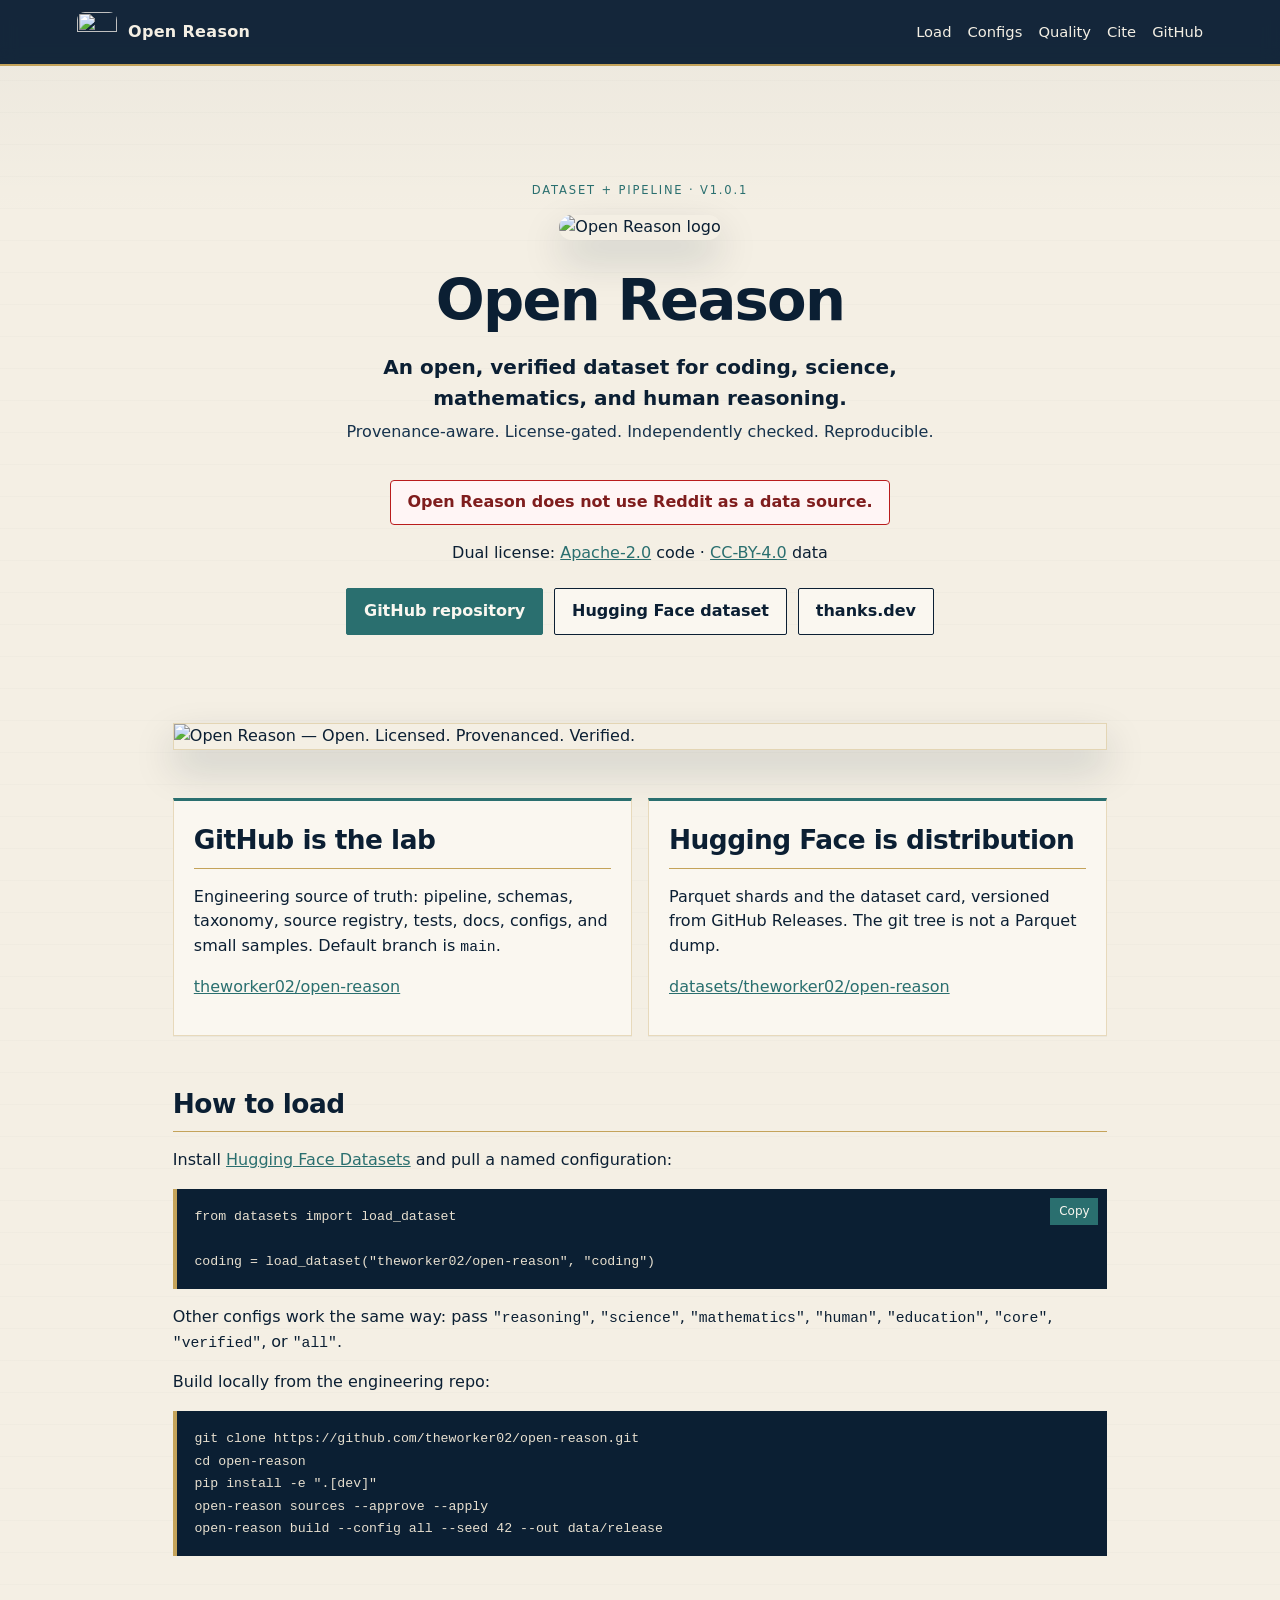
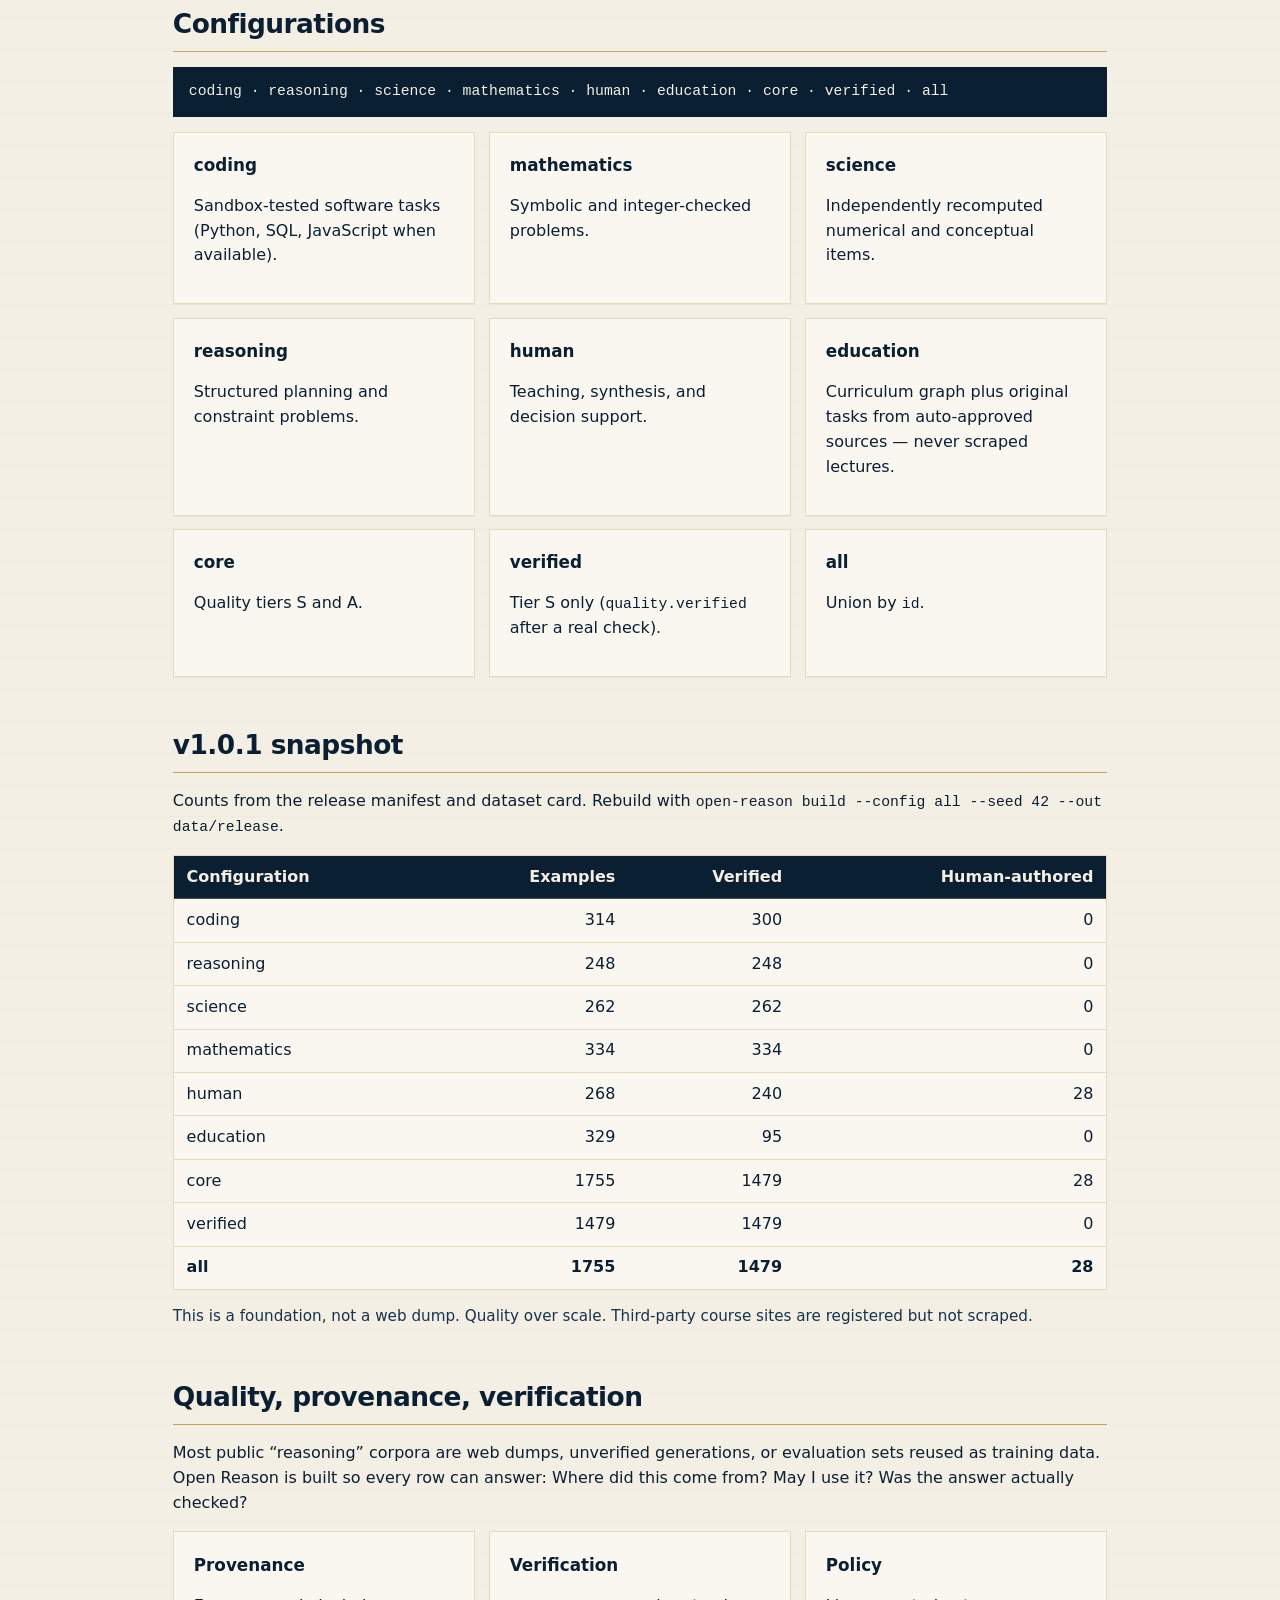
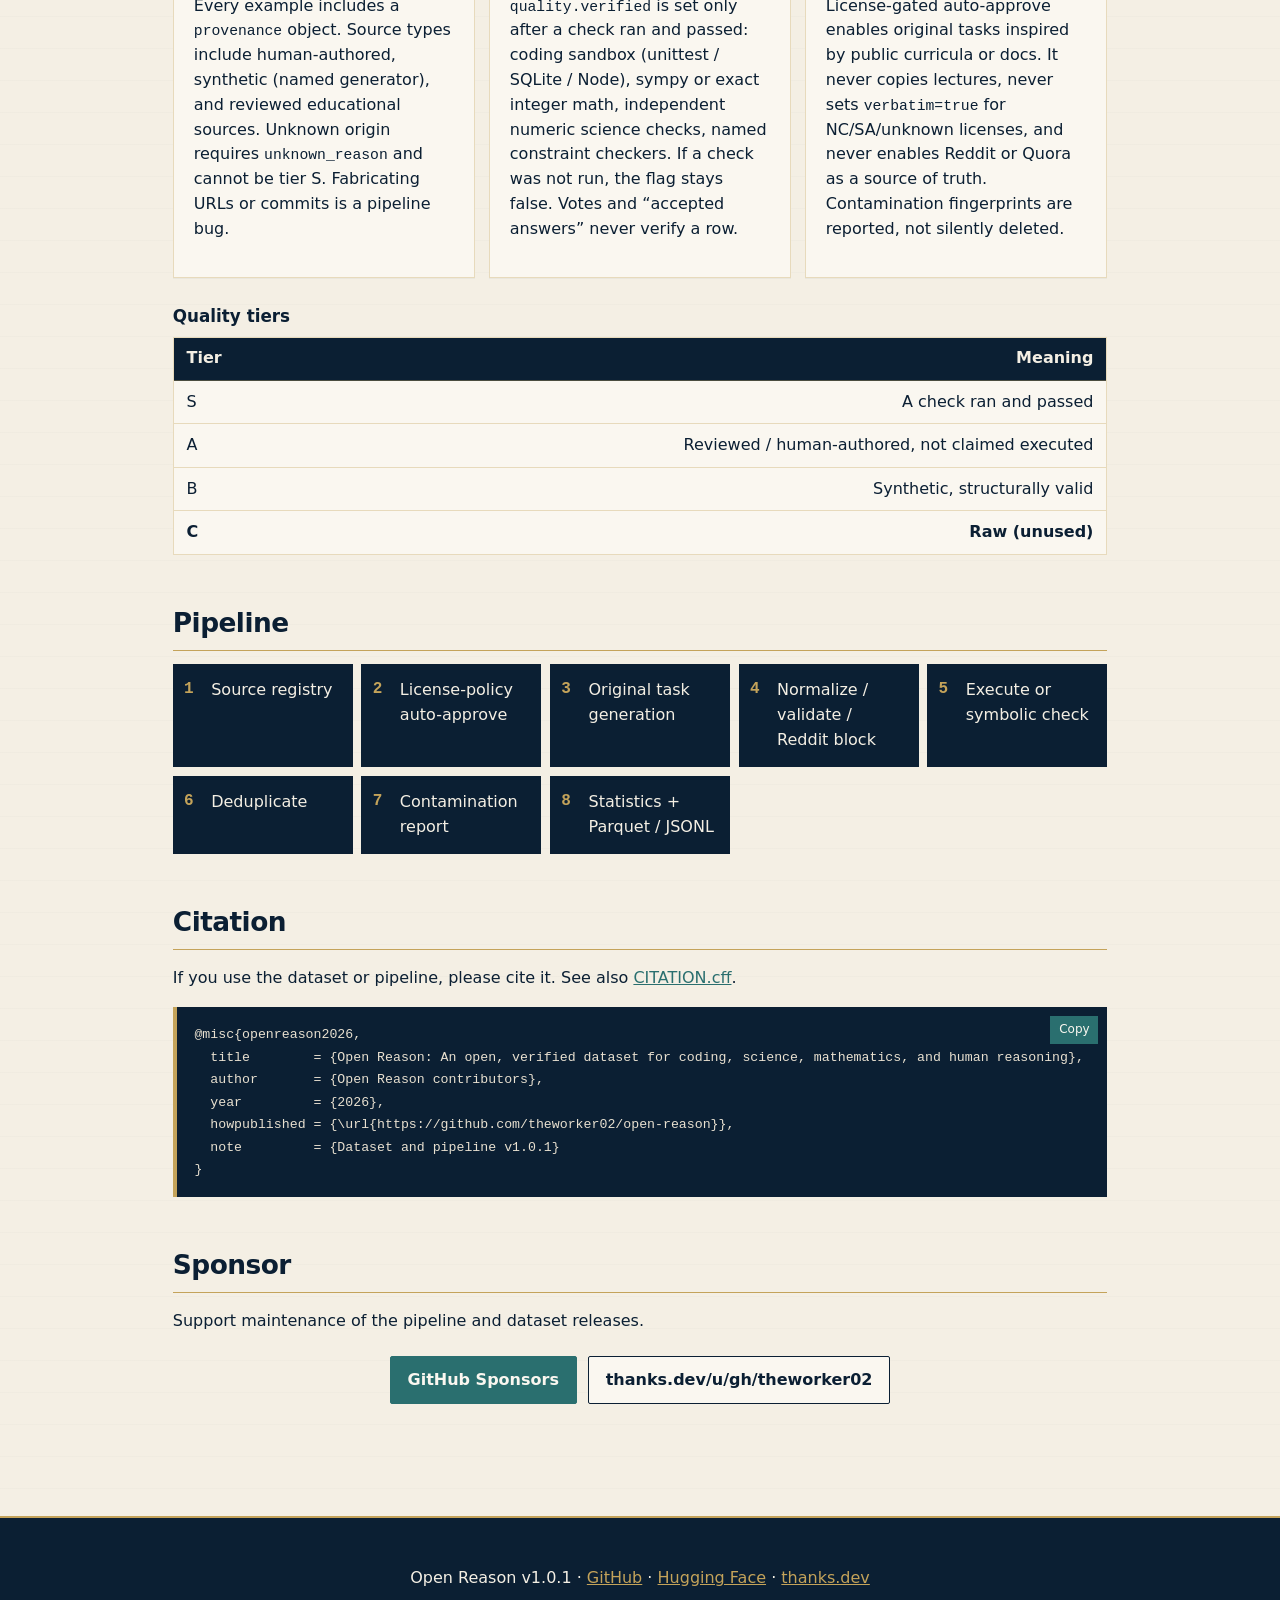
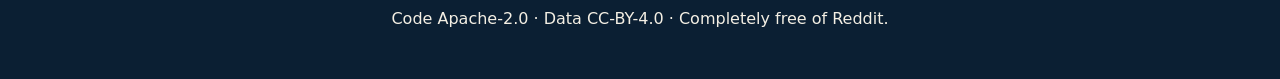
==== site/index.html @ 9e67be36 "feat: add GitHub Pages site for Open Reason Publish a static project site from main and link it from" ====
<!DOCTYPE html>
<html lang="en">
<head>
  <meta charset="utf-8">
  <meta name="viewport" content="width=device-width, initial-scale=1">
  <title>Open Reason — open, verified dataset for coding, science, mathematics, and human reasoning</title>
  <meta name="description" content="Open Reason is an open, verified dataset and pipeline for coding, science, mathematics, and human reasoning. Provenance-aware, license-gated, independently checked. It does not use Reddit as a data source.">
  <link rel="canonical" href="https://theworker02.github.io/open-reason/">
  <link rel="icon" href="assets/logo.svg" type="image/svg+xml">
  <meta property="og:title" content="Open Reason">
  <meta property="og:description" content="An open, verified dataset for coding, science, mathematics, and human reasoning. Dual-licensed Apache-2.0 / CC-BY-4.0. No Reddit sources.">
  <meta property="og:type" content="website">
  <meta property="og:url" content="https://theworker02.github.io/open-reason/">
  <meta property="og:image" content="https://theworker02.github.io/open-reason/assets/github-social.png">
  <meta name="theme-color" content="#0B1F33">
  <link rel="stylesheet" href="styles.css">
</head>
<body>
  <a class="skip" href="#main">Skip to content</a>

  <header class="nav">
    <a class="brand" href="./">
      <img src="assets/logo.svg" width="40" height="40" alt="">
      <span>Open Reason</span>
    </a>
    <nav aria-label="Primary">
      <a href="#load">Load</a>
      <a href="#configs">Configs</a>
      <a href="#quality">Quality</a>
      <a href="#cite">Cite</a>
      <a href="https://github.com/theworker02/open-reason">GitHub</a>
    </nav>
  </header>

  <main id="main">
    <section class="hero">
      <p class="kicker">Dataset + pipeline · v1.0.1</p>
      <img class="mark" src="assets/logo.svg" width="96" height="96" alt="Open Reason logo">
      <h1>Open Reason</h1>
      <p class="tagline">An open, verified dataset for coding, science, mathematics, and human reasoning.</p>
      <p class="sub">Provenance-aware. License-gated. Independently checked. Reproducible.</p>
      <p class="reddit" role="note"><strong>Open Reason does not use Reddit as a data source.</strong></p>
      <p class="licenses">
        Dual license: <a href="https://github.com/theworker02/open-reason/blob/main/LICENSE">Apache-2.0</a> code ·
        <a href="https://github.com/theworker02/open-reason/blob/main/LICENSE-DATA">CC-BY-4.0</a> data
      </p>
      <p class="actions">
        <a class="btn primary" href="https://github.com/theworker02/open-reason">GitHub repository</a>
        <a class="btn" href="https://huggingface.co/datasets/theworker02/open-reason">Hugging Face dataset</a>
        <a class="btn" href="https://thanks.dev/u/gh/theworker02">thanks.dev</a>
      </p>
    </section>

    <figure class="banner">
      <img src="assets/banner.png" alt="Open Reason — Open. Licensed. Provenanced. Verified.">
    </figure>

    <section class="split" id="labs">
      <div>
        <h2>GitHub is the lab</h2>
        <p>Engineering source of truth: pipeline, schemas, taxonomy, source registry, tests, docs, configs, and small samples. Default branch is <code>main</code>.</p>
        <p><a href="https://github.com/theworker02/open-reason">theworker02/open-reason</a></p>
      </div>
      <div>
        <h2>Hugging Face is distribution</h2>
        <p>Parquet shards and the dataset card, versioned from GitHub Releases. The git tree is not a Parquet dump.</p>
        <p><a href="https://huggingface.co/datasets/theworker02/open-reason">datasets/theworker02/open-reason</a></p>
      </div>
    </section>

    <section id="load">
      <h2>How to load</h2>
      <p>Install <a href="https://huggingface.co/docs/datasets">Hugging Face Datasets</a> and pull a named configuration:</p>
      <div class="codeblock">
        <button type="button" class="copy" data-copy="from datasets import load_dataset

coding = load_dataset(&quot;theworker02/open-reason&quot;, &quot;coding&quot;)">Copy</button>
        <pre><code>from datasets import load_dataset

coding = load_dataset("theworker02/open-reason", "coding")</code></pre>
      </div>
      <p>Other configs work the same way: pass <code>"reasoning"</code>, <code>"science"</code>, <code>"mathematics"</code>, <code>"human"</code>, <code>"education"</code>, <code>"core"</code>, <code>"verified"</code>, or <code>"all"</code>.</p>
      <p>Build locally from the engineering repo:</p>
      <div class="codeblock">
        <pre><code>git clone https://github.com/theworker02/open-reason.git
cd open-reason
pip install -e ".[dev]"
open-reason sources --approve --apply
open-reason build --config all --seed 42 --out data/release</code></pre>
      </div>
    </section>

    <section id="configs">
      <h2>Configurations</h2>
      <p class="mono-line">coding · reasoning · science · mathematics · human · education · core · verified · all</p>
      <div class="cards">
        <article><h3>coding</h3><p>Sandbox-tested software tasks (Python, SQL, JavaScript when available).</p></article>
        <article><h3>mathematics</h3><p>Symbolic and integer-checked problems.</p></article>
        <article><h3>science</h3><p>Independently recomputed numerical and conceptual items.</p></article>
        <article><h3>reasoning</h3><p>Structured planning and constraint problems.</p></article>
        <article><h3>human</h3><p>Teaching, synthesis, and decision support.</p></article>
        <article><h3>education</h3><p>Curriculum graph plus original tasks from auto-approved sources — never scraped lectures.</p></article>
        <article><h3>core</h3><p>Quality tiers S and A.</p></article>
        <article><h3>verified</h3><p>Tier S only (<code>quality.verified</code> after a real check).</p></article>
        <article><h3>all</h3><p>Union by <code>id</code>.</p></article>
      </div>
    </section>

    <section id="snapshot">
      <h2>v1.0.1 snapshot</h2>
      <p>Counts from the release manifest and dataset card. Rebuild with <code>open-reason build --config all --seed 42 --out data/release</code>.</p>
      <div class="table-wrap">
        <table>
          <thead>
            <tr><th>Configuration</th><th>Examples</th><th>Verified</th><th>Human-authored</th></tr>
          </thead>
          <tbody>
            <tr><td>coding</td><td>314</td><td>300</td><td>0</td></tr>
            <tr><td>reasoning</td><td>248</td><td>248</td><td>0</td></tr>
            <tr><td>science</td><td>262</td><td>262</td><td>0</td></tr>
            <tr><td>mathematics</td><td>334</td><td>334</td><td>0</td></tr>
            <tr><td>human</td><td>268</td><td>240</td><td>28</td></tr>
            <tr><td>education</td><td>329</td><td>95</td><td>0</td></tr>
            <tr><td>core</td><td>1755</td><td>1479</td><td>28</td></tr>
            <tr><td>verified</td><td>1479</td><td>1479</td><td>0</td></tr>
            <tr><td>all</td><td>1755</td><td>1479</td><td>28</td></tr>
          </tbody>
        </table>
      </div>
      <p class="note">This is a foundation, not a web dump. Quality over scale. Third-party course sites are registered but not scraped.</p>
    </section>

    <section id="quality">
      <h2>Quality, provenance, verification</h2>
      <p>Most public “reasoning” corpora are web dumps, unverified generations, or evaluation sets reused as training data. Open Reason is built so every row can answer: Where did this come from? May I use it? Was the answer actually checked?</p>
      <div class="pillars">
        <article>
          <h3>Provenance</h3>
          <p>Every example includes a <code>provenance</code> object. Source types include human-authored, synthetic (named generator), and reviewed educational sources. Unknown origin requires <code>unknown_reason</code> and cannot be tier S. Fabricating URLs or commits is a pipeline bug.</p>
        </article>
        <article>
          <h3>Verification</h3>
          <p><code>quality.verified</code> is set only after a check ran and passed: coding sandbox (unittest / SQLite / Node), sympy or exact integer math, independent numeric science checks, named constraint checkers. If a check was not run, the flag stays false. Votes and “accepted answers” never verify a row.</p>
        </article>
        <article>
          <h3>Policy</h3>
          <p>License-gated auto-approve enables original tasks inspired by public curricula or docs. It never copies lectures, never sets <code>verbatim=true</code> for NC/SA/unknown licenses, and never enables Reddit or Quora as a source of truth. Contamination fingerprints are reported, not silently deleted.</p>
        </article>
      </div>
      <h3 class="subhead">Quality tiers</h3>
      <div class="table-wrap">
        <table>
          <thead>
            <tr><th>Tier</th><th>Meaning</th></tr>
          </thead>
          <tbody>
            <tr><td>S</td><td>A check ran and passed</td></tr>
            <tr><td>A</td><td>Reviewed / human-authored, not claimed executed</td></tr>
            <tr><td>B</td><td>Synthetic, structurally valid</td></tr>
            <tr><td>C</td><td>Raw (unused)</td></tr>
          </tbody>
        </table>
      </div>
    </section>

    <section id="pipeline">
      <h2>Pipeline</h2>
      <ol class="flow">
        <li>Source registry</li>
        <li>License-policy auto-approve</li>
        <li>Original task generation</li>
        <li>Normalize / validate / Reddit block</li>
        <li>Execute or symbolic check</li>
        <li>Deduplicate</li>
        <li>Contamination report</li>
        <li>Statistics + Parquet / JSONL</li>
      </ol>
    </section>

    <section id="cite">
      <h2>Citation</h2>
      <p>If you use the dataset or pipeline, please cite it. See also <a href="https://github.com/theworker02/open-reason/blob/main/CITATION.cff">CITATION.cff</a>.</p>
      <div class="codeblock">
        <button type="button" class="copy" data-copy="@misc{openreason2026,
  title        = {Open Reason: An open, verified dataset for coding, science, mathematics, and human reasoning},
  author       = {Open Reason contributors},
  year         = {2026},
  howpublished = {\url{https://github.com/theworker02/open-reason}},
  note         = {Dataset and pipeline v1.0.1}
}">Copy</button>
        <pre><code>@misc{openreason2026,
  title        = {Open Reason: An open, verified dataset for coding, science, mathematics, and human reasoning},
  author       = {Open Reason contributors},
  year         = {2026},
  howpublished = {\url{https://github.com/theworker02/open-reason}},
  note         = {Dataset and pipeline v1.0.1}
}</code></pre>
      </div>
    </section>

    <section id="sponsor">
      <h2>Sponsor</h2>
      <p>Support maintenance of the pipeline and dataset releases.</p>
      <p class="actions">
        <a class="btn primary" href="https://github.com/sponsors/theworker02">GitHub Sponsors</a>
        <a class="btn" href="https://thanks.dev/u/gh/theworker02">thanks.dev/u/gh/theworker02</a>
      </p>
    </section>
  </main>

  <footer>
    <p>Open Reason v1.0.1 · <a href="https://github.com/theworker02/open-reason">GitHub</a> · <a href="https://huggingface.co/datasets/theworker02/open-reason">Hugging Face</a> · <a href="https://thanks.dev/u/gh/theworker02">thanks.dev</a></p>
    <p>Code Apache-2.0 · Data CC-BY-4.0 · Completely free of Reddit.</p>
  </footer>

  <script>
    document.querySelectorAll(".copy").forEach(function (btn) {
      btn.addEventListener("click", function () {
        var text = btn.getAttribute("data-copy") || "";
        navigator.clipboard.writeText(text).then(function () {
          btn.textContent = "Copied";
          setTimeout(function () { btn.textContent = "Copy"; }, 1600);
        });
      });
    });
  </script>
</body>
</html>
---- site/styles.css ----
:root {
  --ink: #0b1f33;
  --ink-soft: #16324c;
  --copper: #c4a35a;
  --paper: #f4efe4;
  --paper-dark: #e8e0d0;
  --teal: #2a6f6f;
  --teal-bright: #3a8a8a;
  --cream: #faf7f0;
  --rule: rgba(196, 163, 90, 0.35);
  --shadow: 0 18px 40px rgba(11, 31, 51, 0.18);
  --sans: "Segoe UI", "IBM Plex Sans", "Source Sans 3", system-ui, sans-serif;
  --mono: "Cascadia Code", "IBM Plex Mono", "Source Code Pro", ui-monospace, monospace;
}

*,
*::before,
*::after {
  box-sizing: border-box;
}

html {
  scroll-behavior: smooth;
}

body {
  margin: 0;
  font-family: var(--sans);
  color: var(--ink);
  background:
    linear-gradient(180deg, rgba(11, 31, 51, 0.04), transparent 220px),
    repeating-linear-gradient(
      0deg,
      transparent,
      transparent 31px,
      rgba(11, 31, 51, 0.035) 32px
    ),
    var(--paper);
  line-height: 1.55;
}

img {
  max-width: 100%;
  height: auto;
}

a {
  color: var(--teal);
}

a:hover {
  color: var(--ink);
}

.skip {
  position: absolute;
  left: 0.75rem;
  top: -3rem;
  background: var(--copper);
  color: var(--ink);
  padding: 0.4rem 0.7rem;
  z-index: 20;
}

.skip:focus {
  top: 0.75rem;
}

.nav {
  position: sticky;
  top: 0;
  z-index: 10;
  display: flex;
  align-items: center;
  justify-content: space-between;
  gap: 1rem;
  padding: 0.75rem 6vw;
  background: rgba(11, 31, 51, 0.96);
  color: var(--paper);
  border-bottom: 2px solid var(--copper);
  backdrop-filter: blur(8px);
}

.brand {
  display: flex;
  align-items: center;
  gap: 0.7rem;
  color: var(--paper);
  text-decoration: none;
  font-weight: 650;
  letter-spacing: 0.02em;
}

.brand img {
  border-radius: 8px;
}

.nav nav {
  display: flex;
  flex-wrap: wrap;
  gap: 0.35rem 1rem;
}

.nav nav a {
  color: var(--paper);
  text-decoration: none;
  font-size: 0.92rem;
}

.nav nav a:hover {
  color: var(--copper);
}

main {
  max-width: 68rem;
  margin: 0 auto;
  padding: 0 6vw 4rem;
}

.hero {
  text-align: center;
  padding: 3.5rem 0 1.5rem;
}

.kicker {
  letter-spacing: 0.16em;
  text-transform: uppercase;
  font-size: 0.72rem;
  color: var(--teal);
  margin-bottom: 1rem;
}

.mark {
  border-radius: 22px;
  box-shadow: var(--shadow);
}

h1 {
  font-size: clamp(2.2rem, 5vw, 3.6rem);
  margin: 1rem 0 0.4rem;
  letter-spacing: -0.03em;
}

.tagline {
  font-size: 1.25rem;
  max-width: 38rem;
  margin: 0 auto;
  font-weight: 600;
}

.sub {
  color: var(--ink-soft);
  margin-top: 0.4rem;
}

.reddit {
  display: inline-block;
  margin: 1.2rem auto 0;
  padding: 0.55rem 1rem;
  border: 1px solid #b91c1c;
  background: #fff5f5;
  color: #7f1d1d;
  border-radius: 4px;
}

.licenses {
  margin-top: 1rem;
}

.actions {
  display: flex;
  flex-wrap: wrap;
  justify-content: center;
  gap: 0.7rem;
  margin-top: 1.4rem;
}

.btn {
  display: inline-block;
  padding: 0.65rem 1.05rem;
  border: 1px solid var(--ink);
  color: var(--ink);
  text-decoration: none;
  background: var(--cream);
  border-radius: 2px;
  font-weight: 600;
}

.btn:hover {
  background: var(--paper-dark);
  color: var(--ink);
}

.btn.primary {
  background: var(--teal);
  border-color: var(--teal);
  color: var(--cream);
}

.btn.primary:hover {
  background: var(--ink);
  border-color: var(--ink);
  color: var(--cream);
}

.banner {
  margin: 0 0 2.5rem;
  border: 1px solid var(--rule);
  box-shadow: var(--shadow);
}

.banner img {
  display: block;
  width: 100%;
}

section {
  margin: 3rem 0;
}

h2 {
  font-size: 1.65rem;
  margin: 0 0 0.8rem;
  padding-bottom: 0.4rem;
  border-bottom: 1px solid var(--copper);
  letter-spacing: -0.02em;
}

h3 {
  margin: 0 0 0.45rem;
  font-size: 1.05rem;
}

.subhead {
  margin-top: 1.6rem;
  border: 0;
}

.split {
  display: grid;
  grid-template-columns: repeat(auto-fit, minmax(16rem, 1fr));
  gap: 1rem;
}

.split > div,
.cards article,
.pillars article {
  background: var(--cream);
  border: 1px solid var(--rule);
  padding: 1.2rem 1.25rem;
  box-shadow: 0 1px 0 rgba(11, 31, 51, 0.04);
}

.split > div {
  border-top: 3px solid var(--teal);
}

.cards,
.pillars {
  display: grid;
  grid-template-columns: repeat(auto-fit, minmax(15rem, 1fr));
  gap: 0.85rem;
}

.mono-line {
  font-family: var(--mono);
  font-size: 0.92rem;
  background: var(--ink);
  color: var(--paper);
  padding: 0.85rem 1rem;
  overflow-x: auto;
}

.codeblock {
  position: relative;
  background: var(--ink);
  color: #e8e0d0;
  padding: 1rem 1.1rem;
  overflow-x: auto;
  border-left: 4px solid var(--copper);
}

.codeblock pre {
  margin: 0;
  font-family: var(--mono);
  font-size: 0.9rem;
  white-space: pre-wrap;
}

.copy {
  position: absolute;
  top: 0.55rem;
  right: 0.55rem;
  background: var(--teal);
  color: var(--cream);
  border: 0;
  padding: 0.28rem 0.55rem;
  cursor: pointer;
  font: inherit;
  font-size: 0.75rem;
}

.copy:hover {
  background: var(--teal-bright);
}

.table-wrap {
  overflow-x: auto;
  border: 1px solid var(--rule);
  background: var(--cream);
}

table {
  width: 100%;
  border-collapse: collapse;
  font-variant-numeric: tabular-nums;
}

th,
td {
  text-align: left;
  padding: 0.55rem 0.8rem;
  border-bottom: 1px solid var(--rule);
}

th:not(:first-child),
td:not(:first-child) {
  text-align: right;
}

thead th {
  background: var(--ink);
  color: var(--paper);
  font-weight: 600;
}

tbody tr:last-child td {
  border-bottom: 0;
  font-weight: 650;
}

.note {
  color: var(--ink-soft);
  font-size: 0.95rem;
}

.flow {
  list-style: none;
  padding: 0;
  margin: 0;
  display: grid;
  grid-template-columns: repeat(auto-fit, minmax(10.5rem, 1fr));
  gap: 0.55rem;
  counter-reset: step;
}

.flow li {
  counter-increment: step;
  background: var(--ink);
  color: var(--paper);
  padding: 0.9rem 0.85rem 0.9rem 2.4rem;
  position: relative;
  min-height: 4.2rem;
}

.flow li::before {
  content: counter(step);
  position: absolute;
  left: 0.7rem;
  top: 0.85rem;
  color: var(--copper);
  font-weight: 700;
  font-family: var(--mono);
}

footer {
  background: var(--ink);
  color: var(--paper);
  text-align: center;
  padding: 2rem 6vw;
  border-top: 2px solid var(--copper);
}

footer a {
  color: var(--copper);
}

code {
  font-family: var(--mono);
  font-size: 0.92em;
}

@media (max-width: 720px) {
  .nav {
    flex-direction: column;
    align-items: flex-start;
    padding: 0.8rem 5vw;
  }

  .hero {
    padding-top: 2.2rem;
  }
}
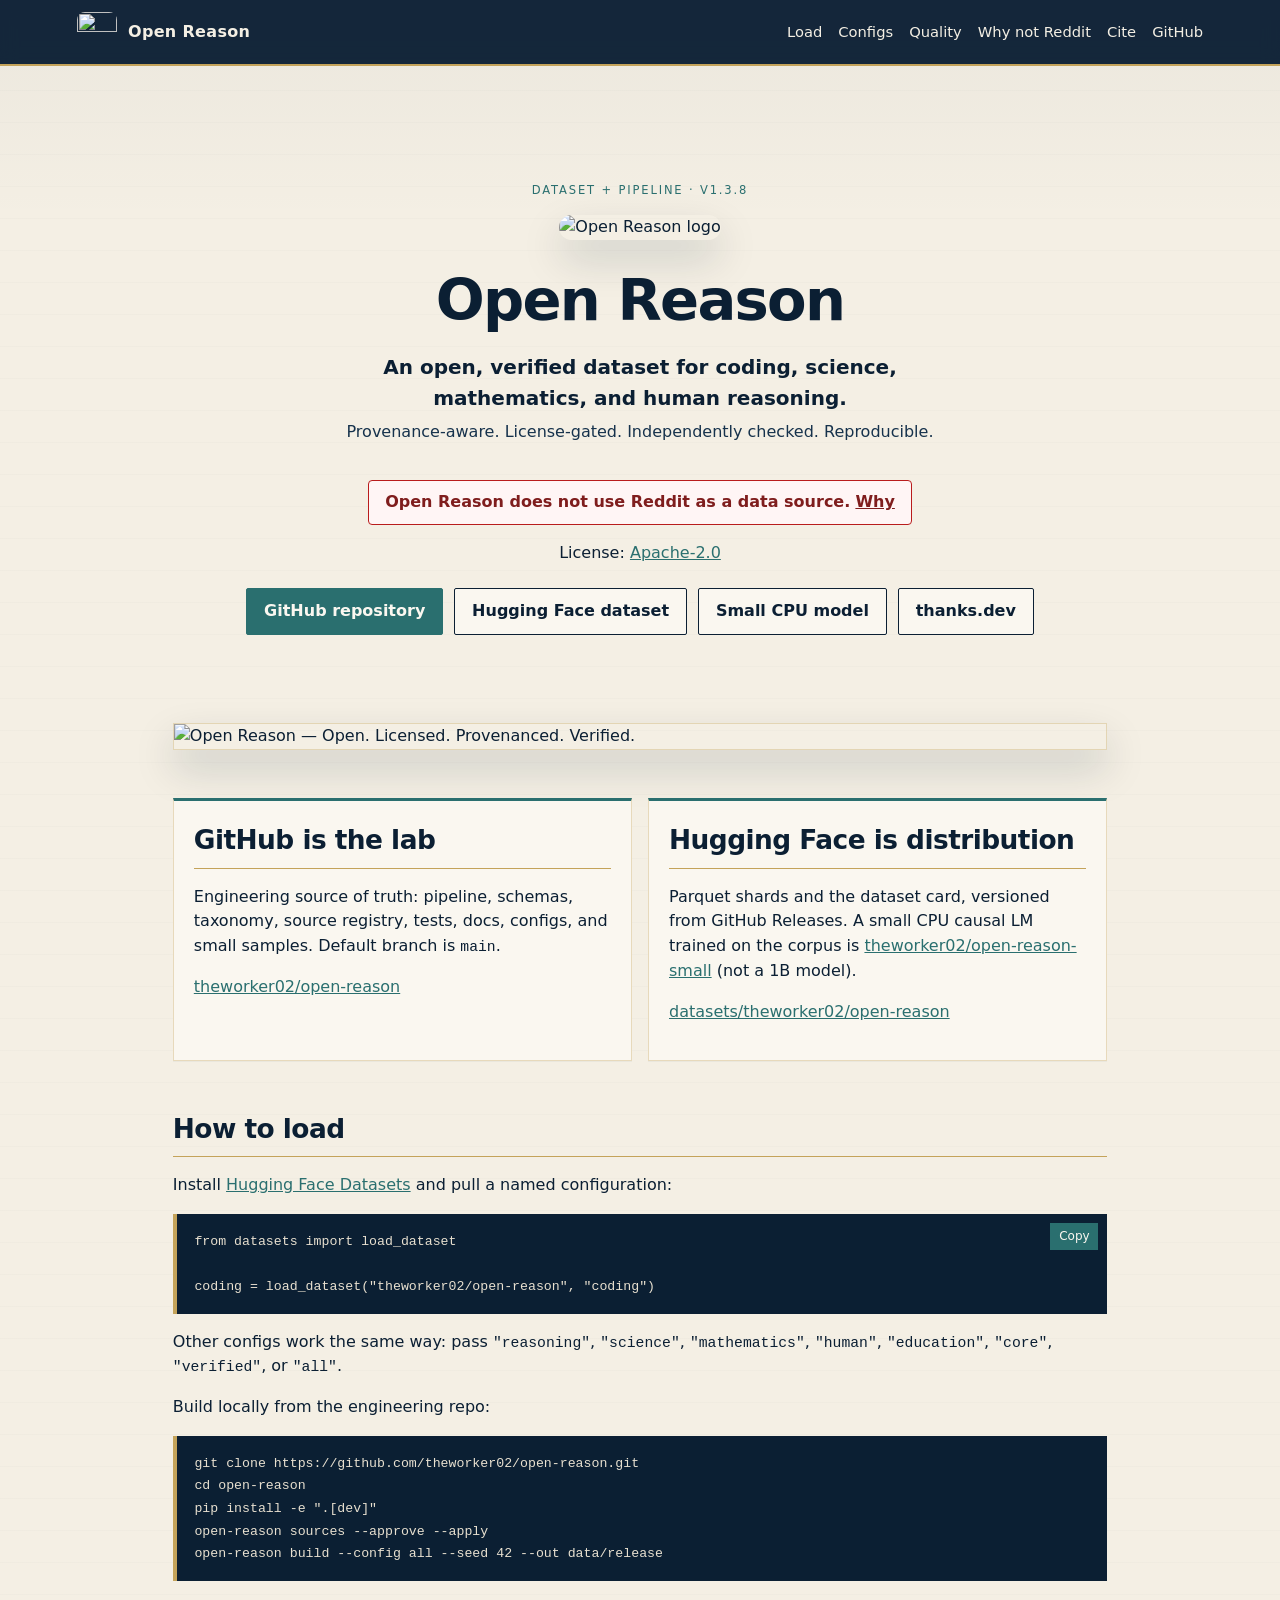
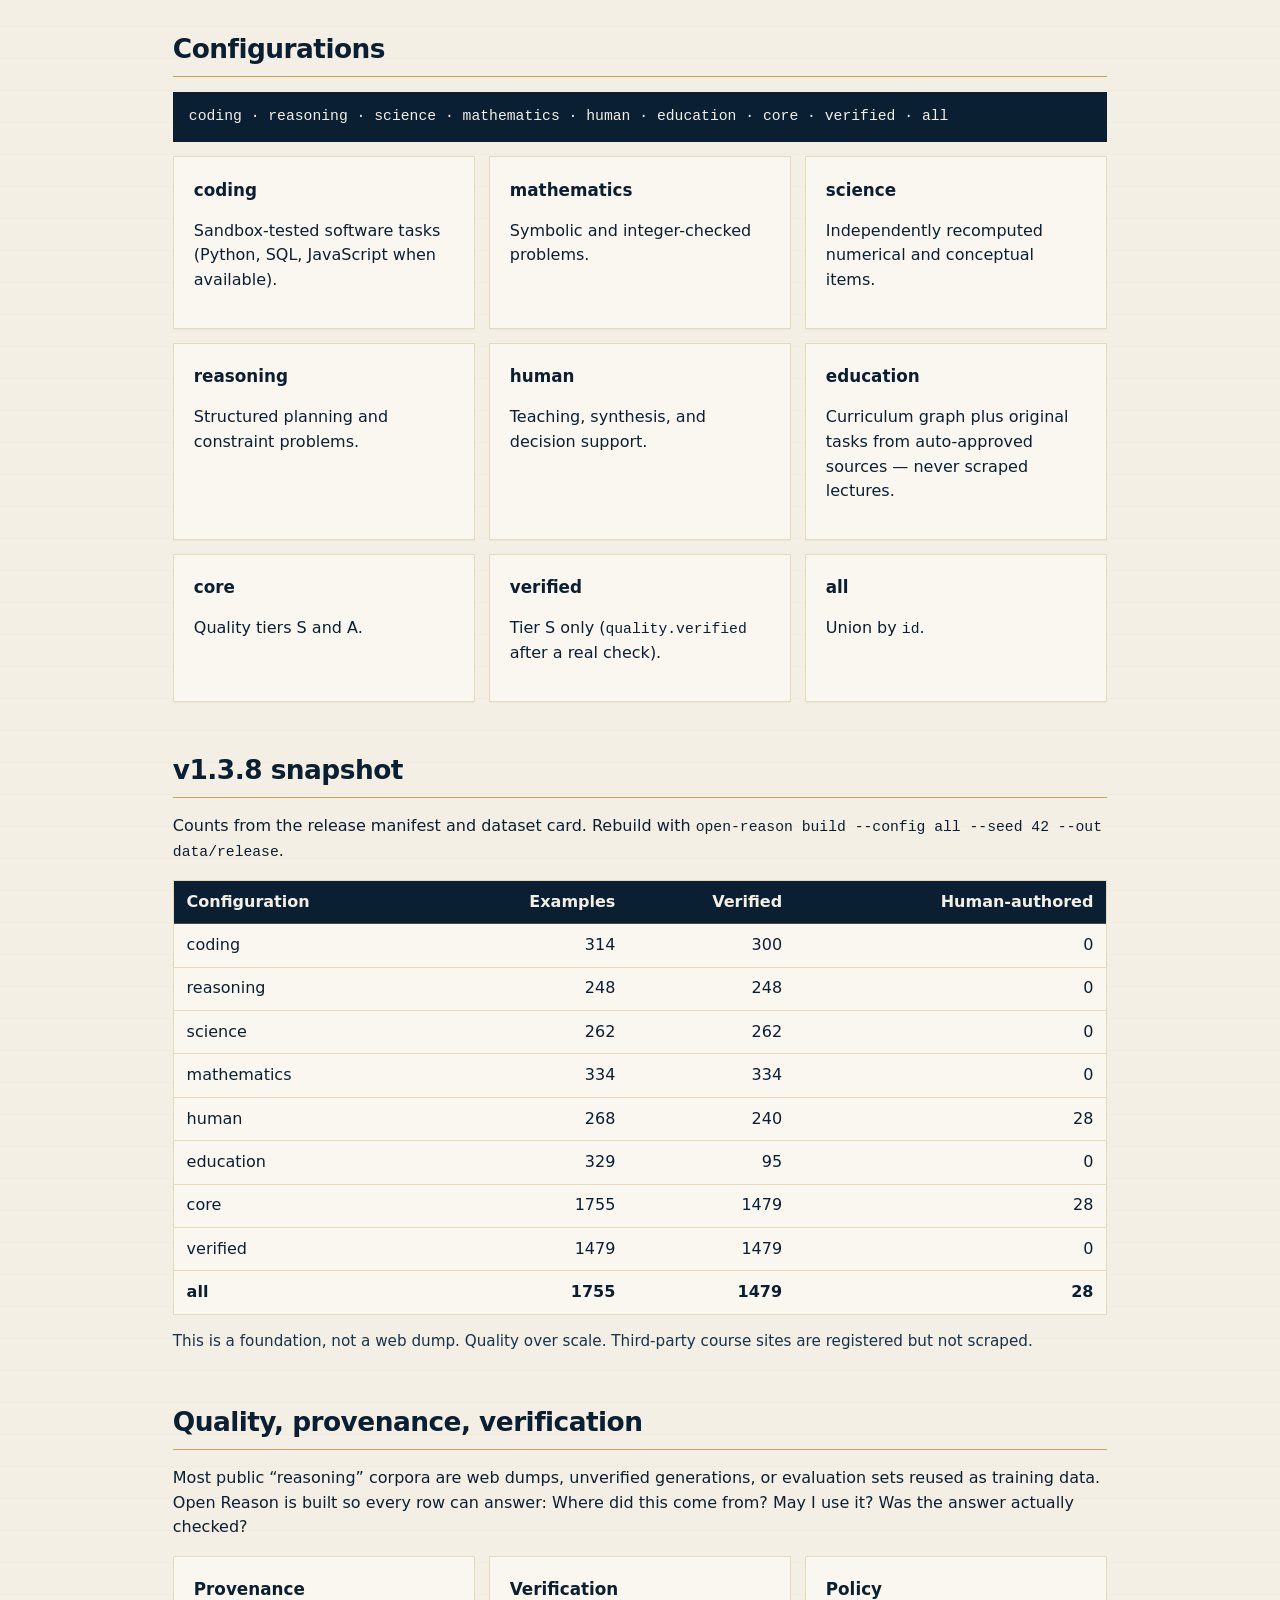
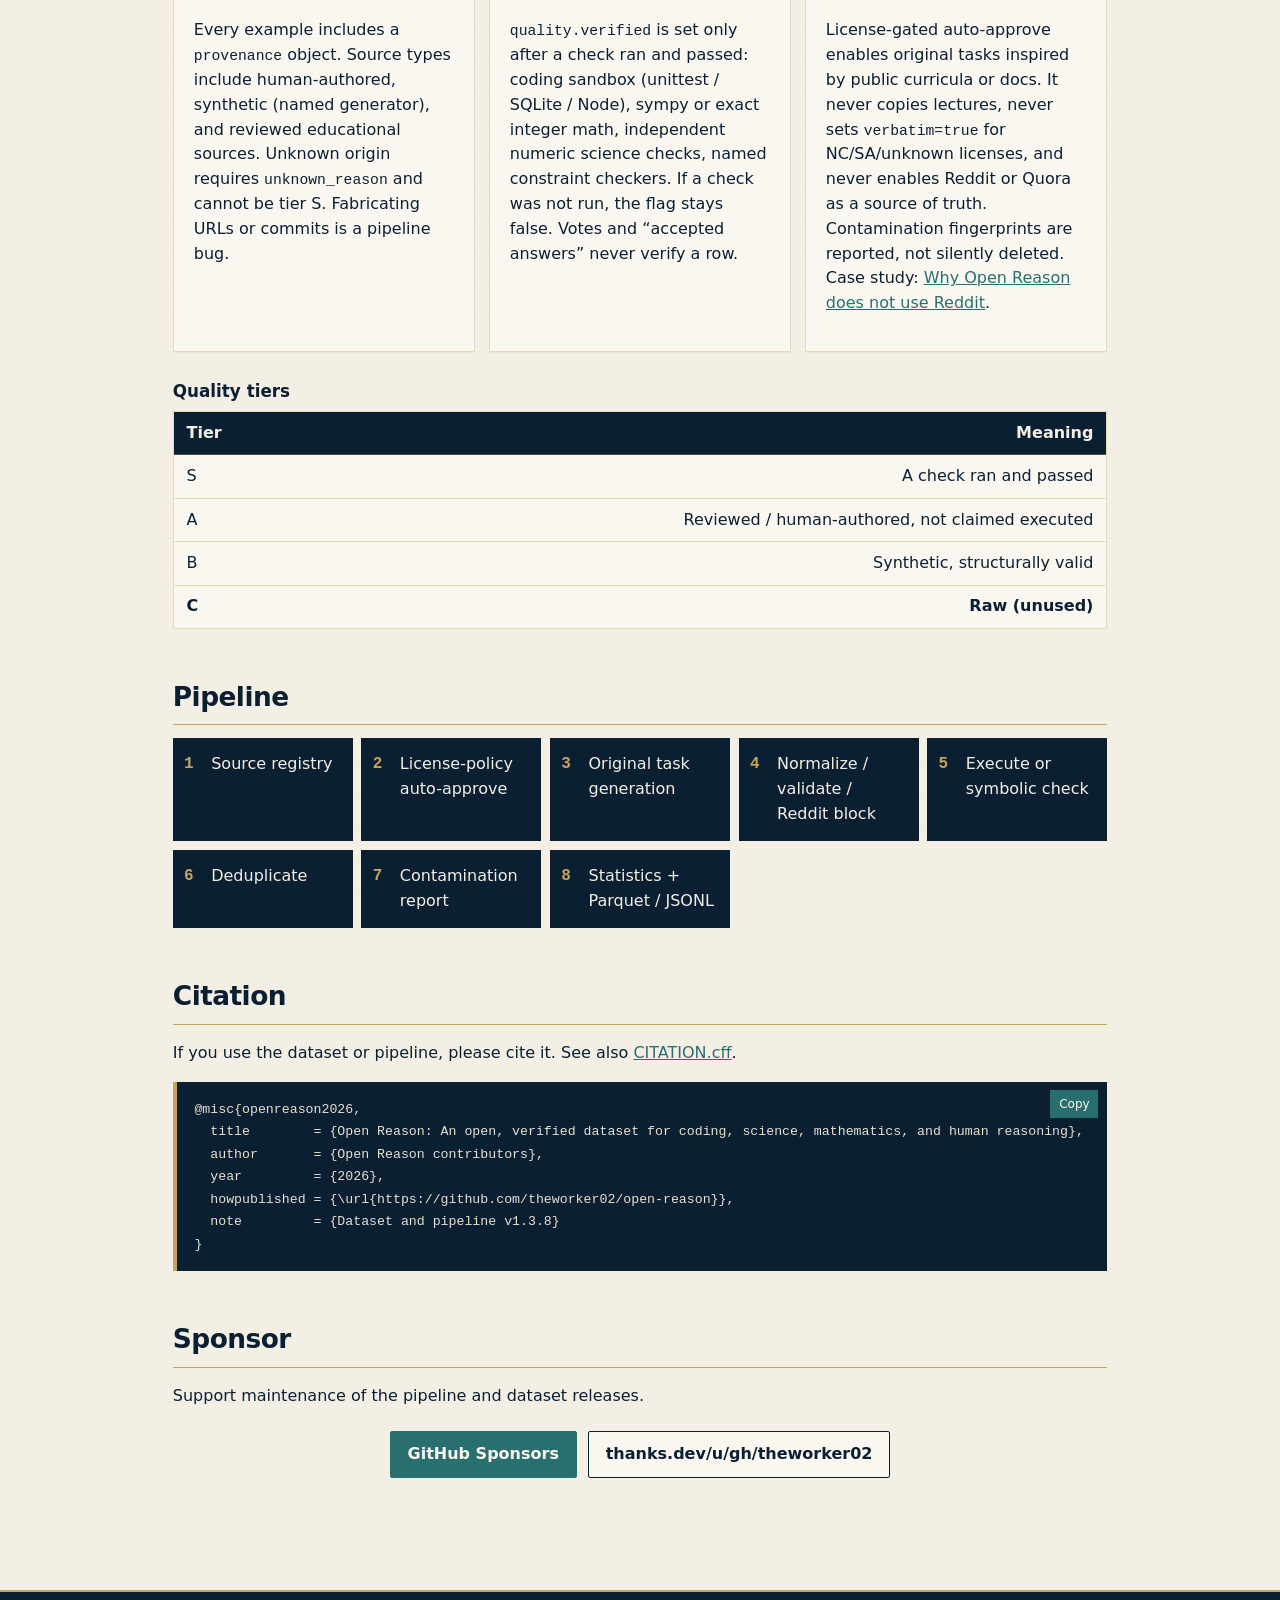
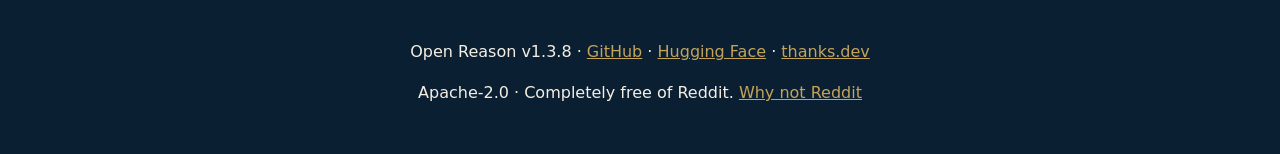
==== commit 73e440ce: "feat: ship Open Reason 1.3.8 Apache-only corpus and small CPU model Grow verified original plus GitH" ====
--- a/site/index.html
+++ b/site/index.html
@@ -8,7 +8,7 @@
   <link rel="canonical" href="https://theworker02.github.io/open-reason/">
   <link rel="icon" href="assets/logo.svg" type="image/svg+xml">
   <meta property="og:title" content="Open Reason">
-  <meta property="og:description" content="An open, verified dataset for coding, science, mathematics, and human reasoning. Dual-licensed Apache-2.0 / CC-BY-4.0. No Reddit sources.">
+  <meta property="og:description" content="An open, verified dataset for coding, science, mathematics, and human reasoning. Apache-2.0. No Reddit sources.">
   <meta property="og:type" content="website">
   <meta property="og:url" content="https://theworker02.github.io/open-reason/">
   <meta property="og:image" content="https://theworker02.github.io/open-reason/assets/github-social.png">
@@ -27,6 +27,7 @@
       <a href="#load">Load</a>
       <a href="#configs">Configs</a>
       <a href="#quality">Quality</a>
+      <a href="why-not-reddit.html">Why not Reddit</a>
       <a href="#cite">Cite</a>
       <a href="https://github.com/theworker02/open-reason">GitHub</a>
     </nav>
@@ -34,19 +35,19 @@
 
   <main id="main">
     <section class="hero">
-      <p class="kicker">Dataset + pipeline · v1.0.1</p>
+      <p class="kicker">Dataset + pipeline · v1.3.8</p>
       <img class="mark" src="assets/logo.svg" width="96" height="96" alt="Open Reason logo">
       <h1>Open Reason</h1>
       <p class="tagline">An open, verified dataset for coding, science, mathematics, and human reasoning.</p>
       <p class="sub">Provenance-aware. License-gated. Independently checked. Reproducible.</p>
-      <p class="reddit" role="note"><strong>Open Reason does not use Reddit as a data source.</strong></p>
+      <p class="reddit" role="note"><strong>Open Reason does not use Reddit as a data source.</strong> <a href="why-not-reddit.html">Why</a></p>
       <p class="licenses">
-        Dual license: <a href="https://github.com/theworker02/open-reason/blob/main/LICENSE">Apache-2.0</a> code ·
-        <a href="https://github.com/theworker02/open-reason/blob/main/LICENSE-DATA">CC-BY-4.0</a> data
+        License: <a href="https://github.com/theworker02/open-reason/blob/main/LICENSE">Apache-2.0</a>
       </p>
       <p class="actions">
         <a class="btn primary" href="https://github.com/theworker02/open-reason">GitHub repository</a>
         <a class="btn" href="https://huggingface.co/datasets/theworker02/open-reason">Hugging Face dataset</a>
+        <a class="btn" href="https://huggingface.co/theworker02/open-reason-small">Small CPU model</a>
         <a class="btn" href="https://thanks.dev/u/gh/theworker02">thanks.dev</a>
       </p>
     </section>
@@ -63,7 +64,7 @@
       </div>
       <div>
         <h2>Hugging Face is distribution</h2>
-        <p>Parquet shards and the dataset card, versioned from GitHub Releases. The git tree is not a Parquet dump.</p>
+        <p>Parquet shards and the dataset card, versioned from GitHub Releases. A small CPU causal LM trained on the corpus is <a href="https://huggingface.co/theworker02/open-reason-small">theworker02/open-reason-small</a> (not a 1B model).</p>
         <p><a href="https://huggingface.co/datasets/theworker02/open-reason">datasets/theworker02/open-reason</a></p>
       </div>
     </section>
@@ -107,7 +108,7 @@
     </section>
 
     <section id="snapshot">
-      <h2>v1.0.1 snapshot</h2>
+      <h2>v1.3.8 snapshot</h2>
       <p>Counts from the release manifest and dataset card. Rebuild with <code>open-reason build --config all --seed 42 --out data/release</code>.</p>
       <div class="table-wrap">
         <table>
@@ -144,7 +145,7 @@
         </article>
         <article>
           <h3>Policy</h3>
-          <p>License-gated auto-approve enables original tasks inspired by public curricula or docs. It never copies lectures, never sets <code>verbatim=true</code> for NC/SA/unknown licenses, and never enables Reddit or Quora as a source of truth. Contamination fingerprints are reported, not silently deleted.</p>
+          <p>License-gated auto-approve enables original tasks inspired by public curricula or docs. It never copies lectures, never sets <code>verbatim=true</code> for NC/SA/unknown licenses, and never enables Reddit or Quora as a source of truth. Contamination fingerprints are reported, not silently deleted. Case study: <a href="why-not-reddit.html">Why Open Reason does not use Reddit</a>.</p>
         </article>
       </div>
       <h3 class="subhead">Quality tiers</h3>
@@ -186,14 +187,14 @@
   author       = {Open Reason contributors},
   year         = {2026},
   howpublished = {\url{https://github.com/theworker02/open-reason}},
-  note         = {Dataset and pipeline v1.0.1}
+  note         = {Dataset and pipeline v1.3.8}
 }">Copy</button>
         <pre><code>@misc{openreason2026,
   title        = {Open Reason: An open, verified dataset for coding, science, mathematics, and human reasoning},
   author       = {Open Reason contributors},
   year         = {2026},
   howpublished = {\url{https://github.com/theworker02/open-reason}},
-  note         = {Dataset and pipeline v1.0.1}
+  note         = {Dataset and pipeline v1.3.8}
 }</code></pre>
       </div>
     </section>
@@ -209,8 +210,8 @@
   </main>
 
   <footer>
-    <p>Open Reason v1.0.1 · <a href="https://github.com/theworker02/open-reason">GitHub</a> · <a href="https://huggingface.co/datasets/theworker02/open-reason">Hugging Face</a> · <a href="https://thanks.dev/u/gh/theworker02">thanks.dev</a></p>
-    <p>Code Apache-2.0 · Data CC-BY-4.0 · Completely free of Reddit.</p>
+    <p>Open Reason v1.3.8 · <a href="https://github.com/theworker02/open-reason">GitHub</a> · <a href="https://huggingface.co/datasets/theworker02/open-reason">Hugging Face</a> · <a href="https://thanks.dev/u/gh/theworker02">thanks.dev</a></p>
+    <p>Apache-2.0 · Completely free of Reddit. <a href="why-not-reddit.html">Why not Reddit</a></p>
   </footer>
 
   <script>
--- a/site/styles.css
+++ b/site/styles.css
@@ -163,6 +163,11 @@
   border-radius: 4px;
 }
 
+.reddit a {
+  color: #7f1d1d;
+  font-weight: 650;
+}
+
 .licenses {
   margin-top: 1rem;
 }
@@ -390,6 +395,59 @@
   font-size: 0.92em;
 }
 
+.doc-hero {
+  text-align: left;
+  max-width: 46rem;
+  margin: 0 auto;
+  padding: 2.5rem 0 0.4rem;
+}
+
+.doc-hero h1 {
+  font-size: clamp(1.8rem, 4vw, 2.6rem);
+}
+
+.doc-hero .lede {
+  font-size: 1.12rem;
+  font-weight: 500;
+  max-width: none;
+  margin: 0.6rem 0 0;
+}
+
+.doc-hero .reddit {
+  display: block;
+  width: fit-content;
+  margin: 1.1rem 0 0;
+}
+
+.article {
+  max-width: 46rem;
+  margin: 0 auto;
+  padding-bottom: 1rem;
+}
+
+.article h2 {
+  margin-top: 2.1rem;
+}
+
+.article p,
+.article li {
+  margin: 0.75rem 0;
+}
+
+.article ul,
+.article ol {
+  padding-left: 1.25rem;
+}
+
+.table-wrap.left th:not(:first-child),
+.table-wrap.left td:not(:first-child) {
+  text-align: left;
+}
+
+.article tbody tr:last-child td {
+  font-weight: 400;
+}
+
 @media (max-width: 720px) {
   .nav {
     flex-direction: column;
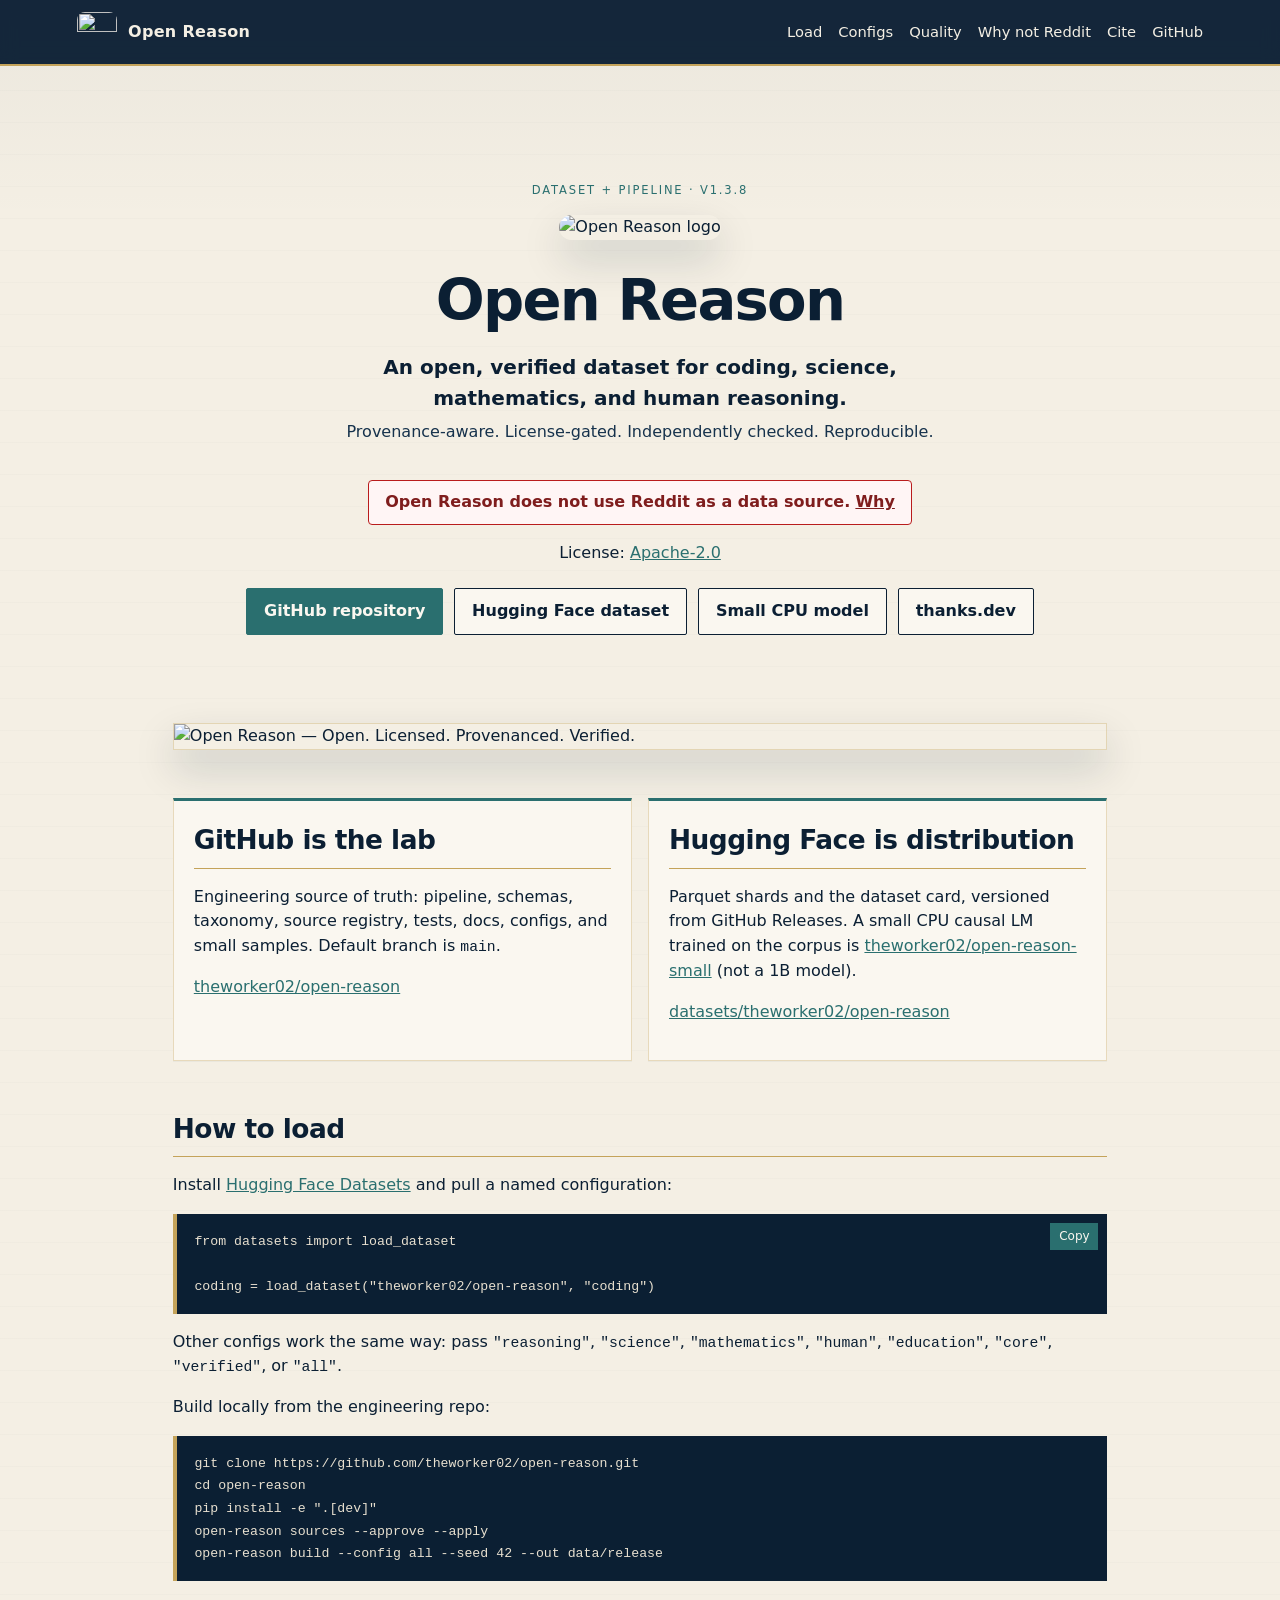
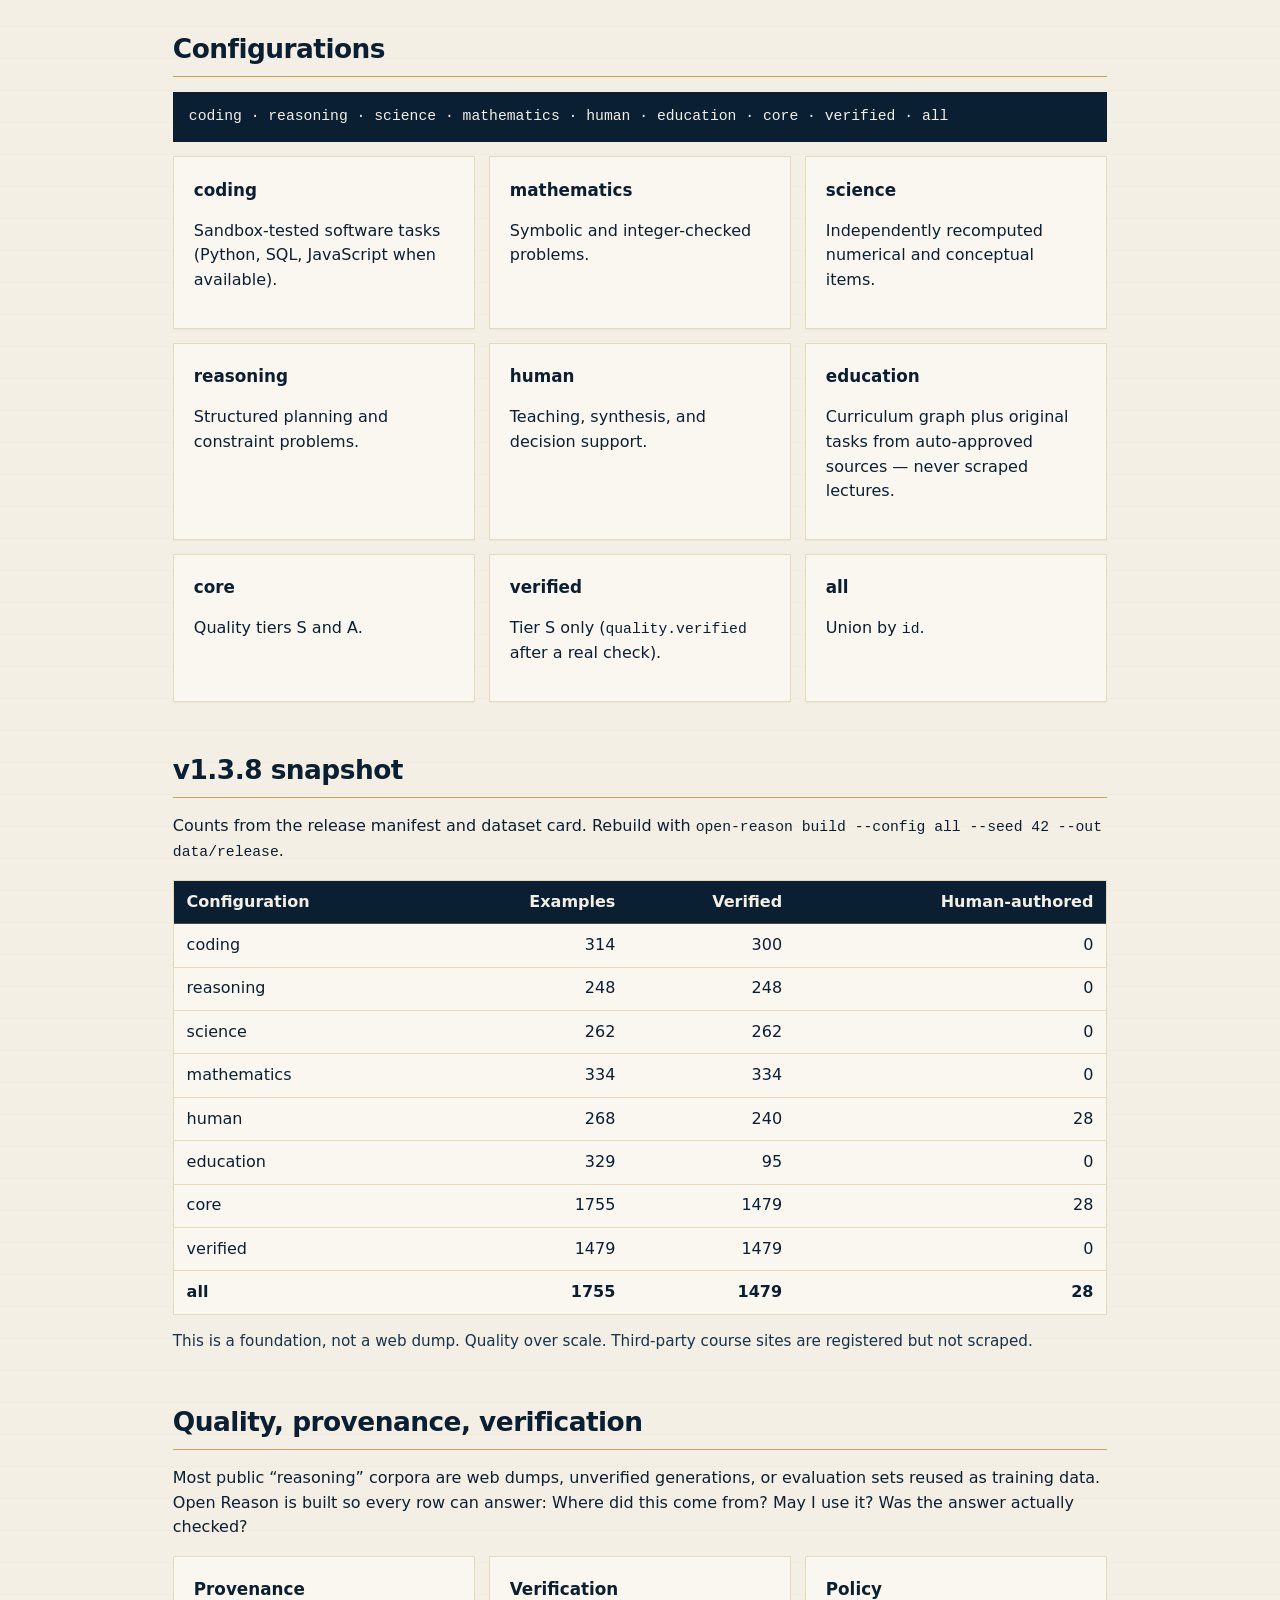
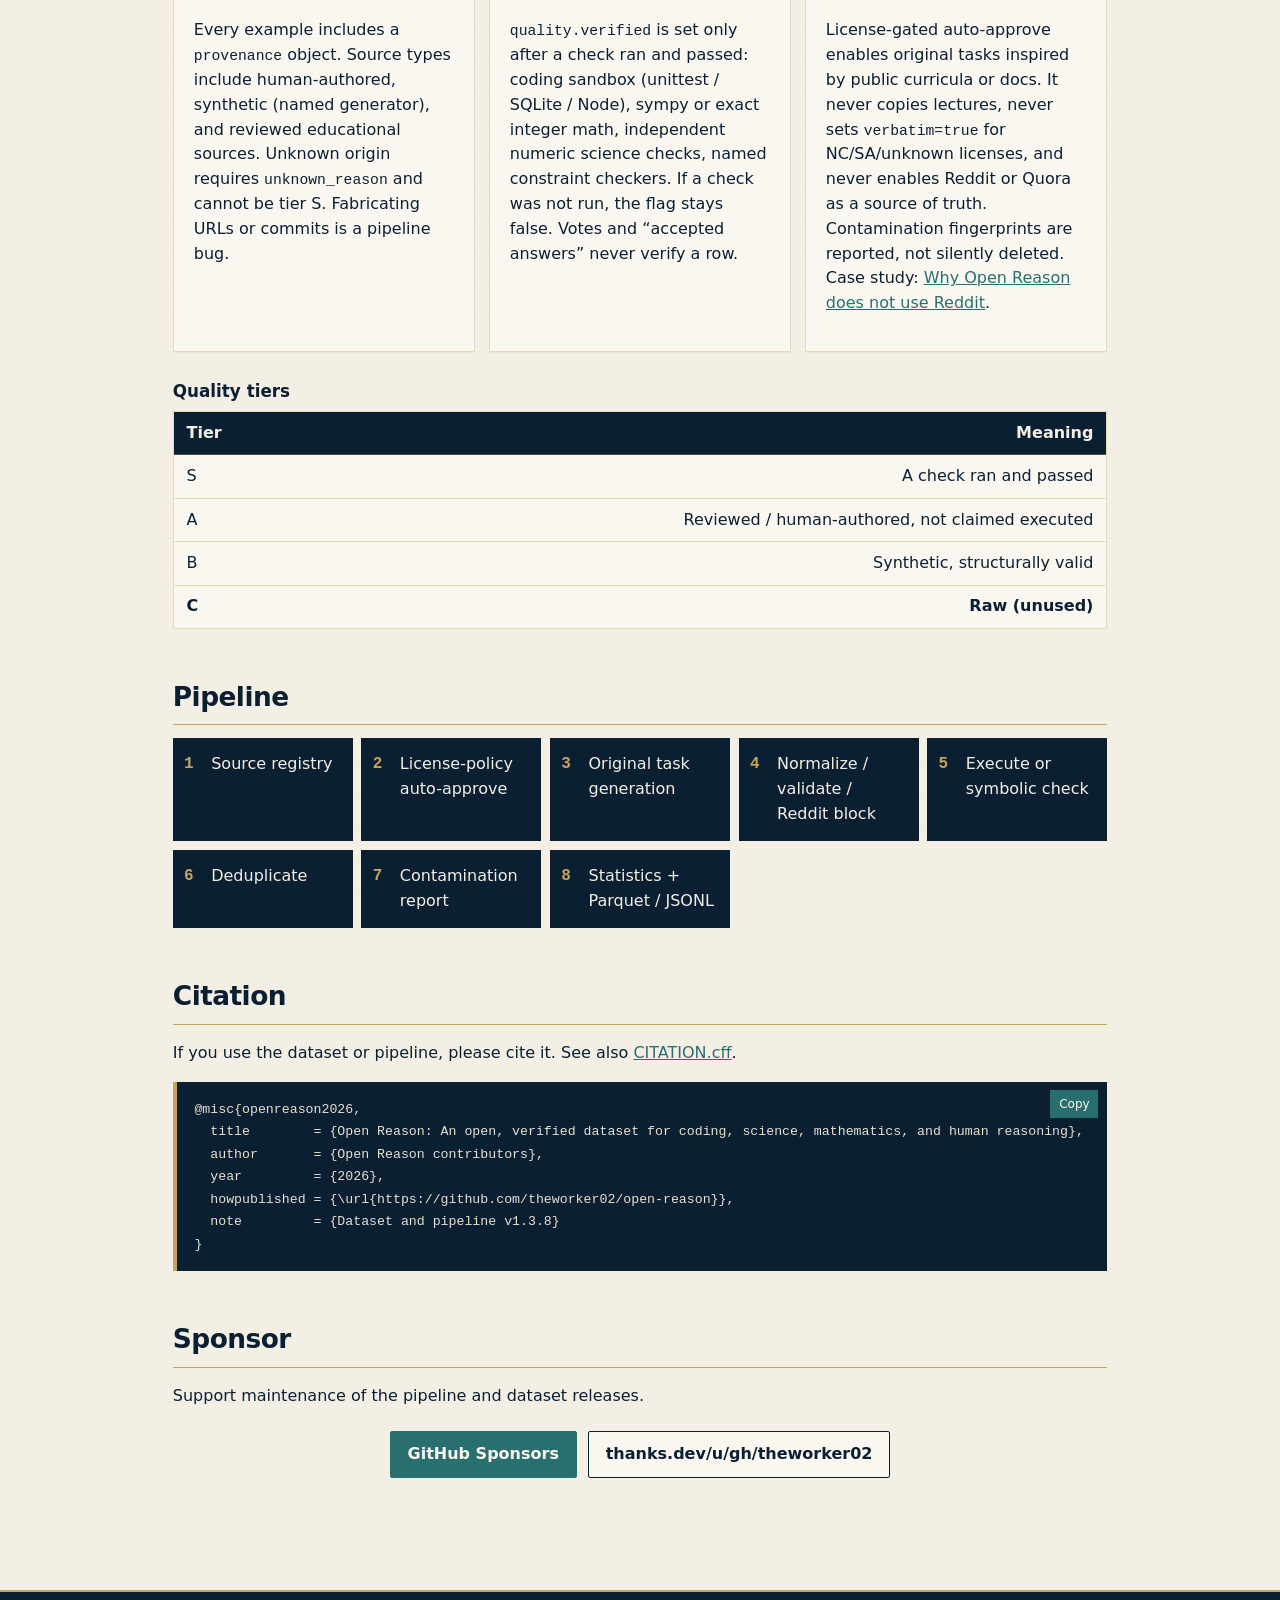
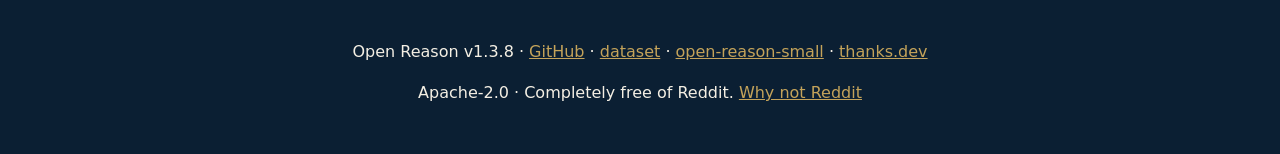
==== commit aab42022: "docs: add official Hugging Face dataset and open-reason-small links Point README, site, and dataset " ====
--- a/site/index.html
+++ b/site/index.html
@@ -210,7 +210,7 @@
   </main>
 
   <footer>
-    <p>Open Reason v1.3.8 · <a href="https://github.com/theworker02/open-reason">GitHub</a> · <a href="https://huggingface.co/datasets/theworker02/open-reason">Hugging Face</a> · <a href="https://thanks.dev/u/gh/theworker02">thanks.dev</a></p>
+    <p>Open Reason v1.3.8 · <a href="https://github.com/theworker02/open-reason">GitHub</a> · <a href="https://huggingface.co/datasets/theworker02/open-reason">dataset</a> · <a href="https://huggingface.co/theworker02/open-reason-small">open-reason-small</a> · <a href="https://thanks.dev/u/gh/theworker02">thanks.dev</a></p>
     <p>Apache-2.0 · Completely free of Reddit. <a href="why-not-reddit.html">Why not Reddit</a></p>
   </footer>
 
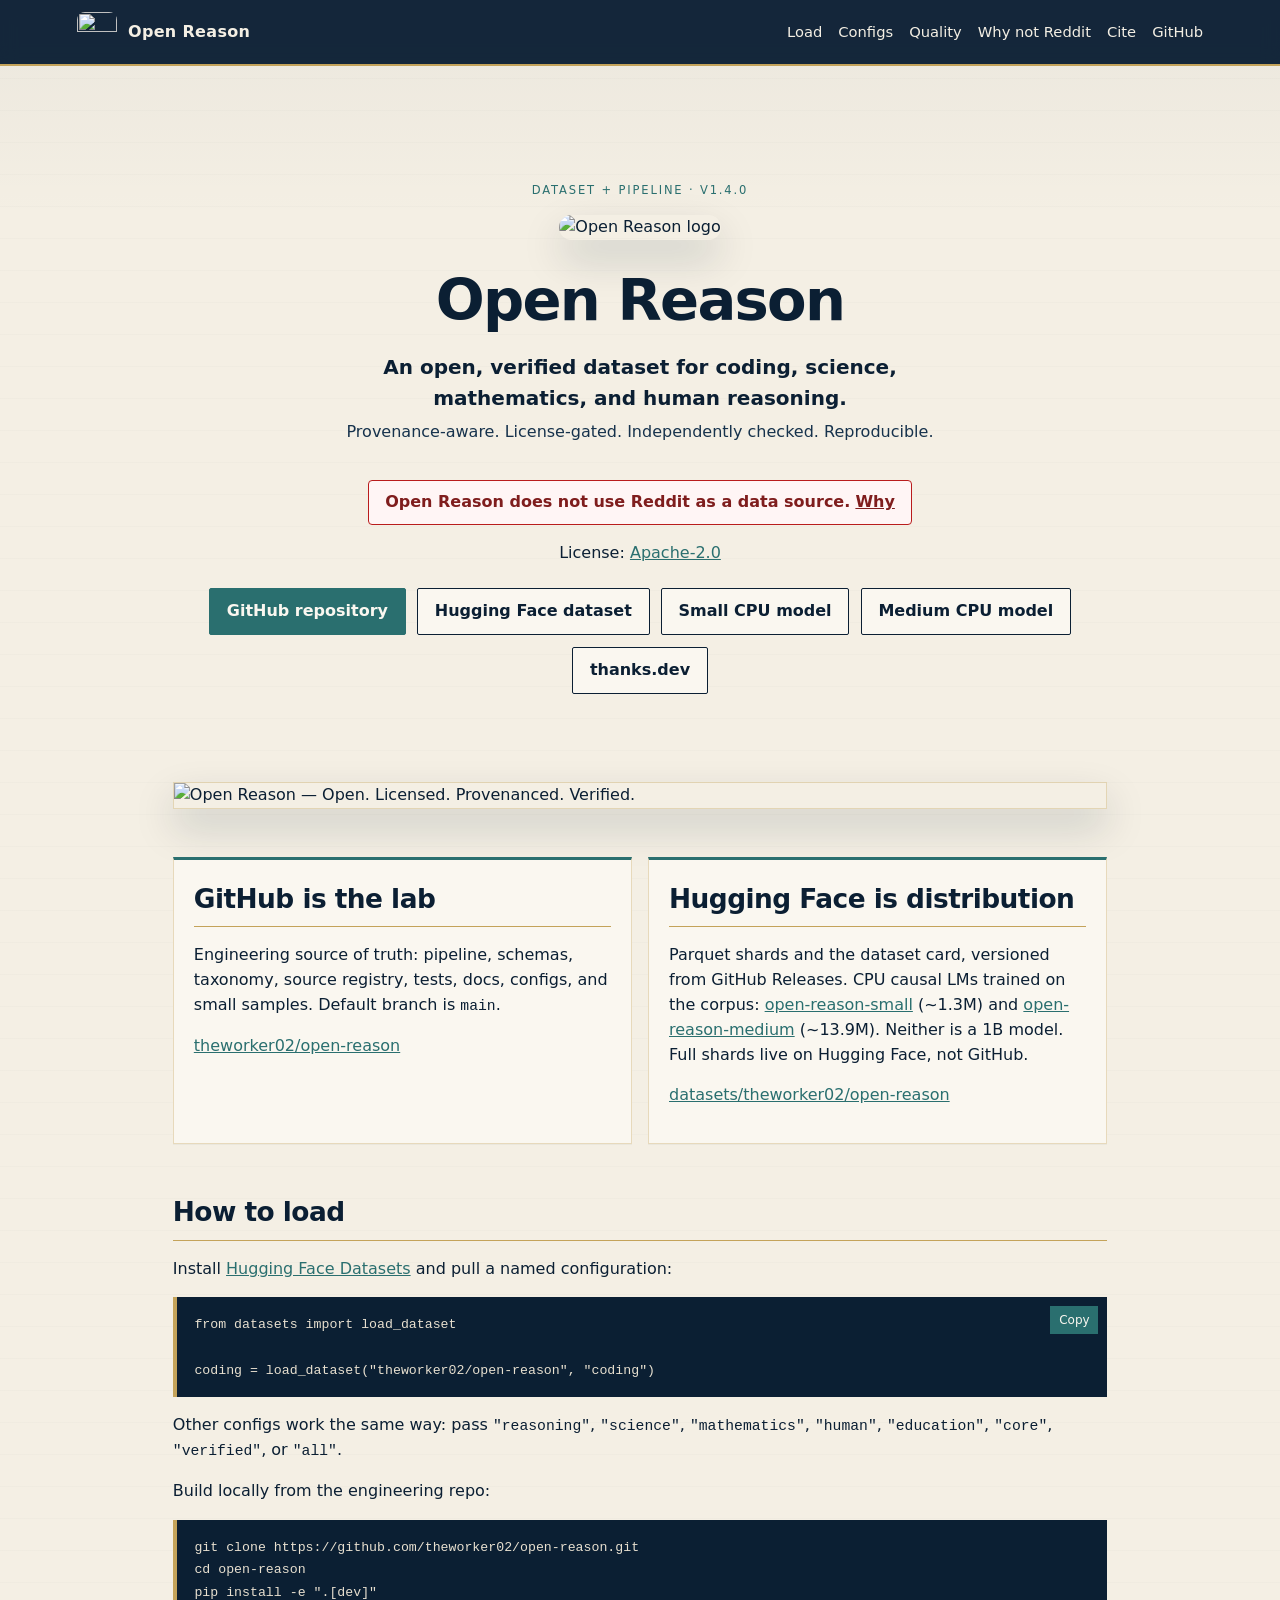
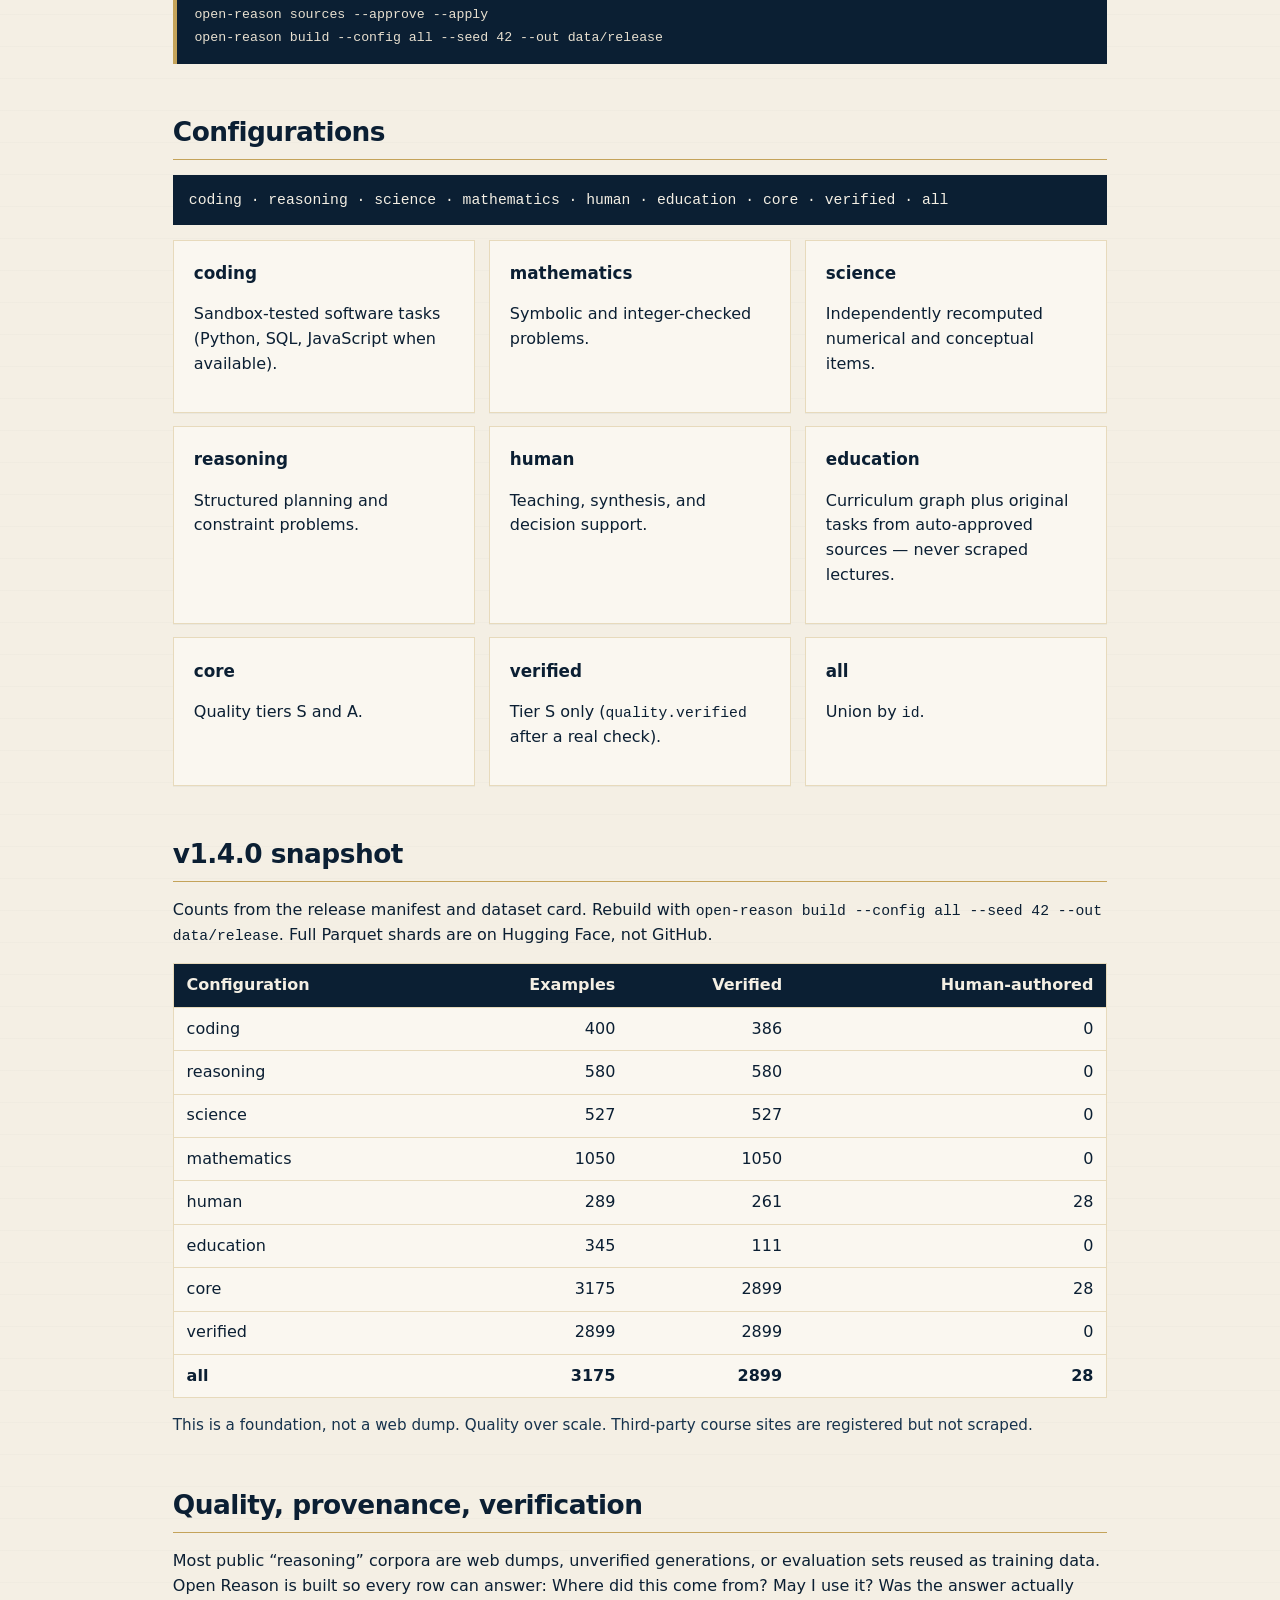
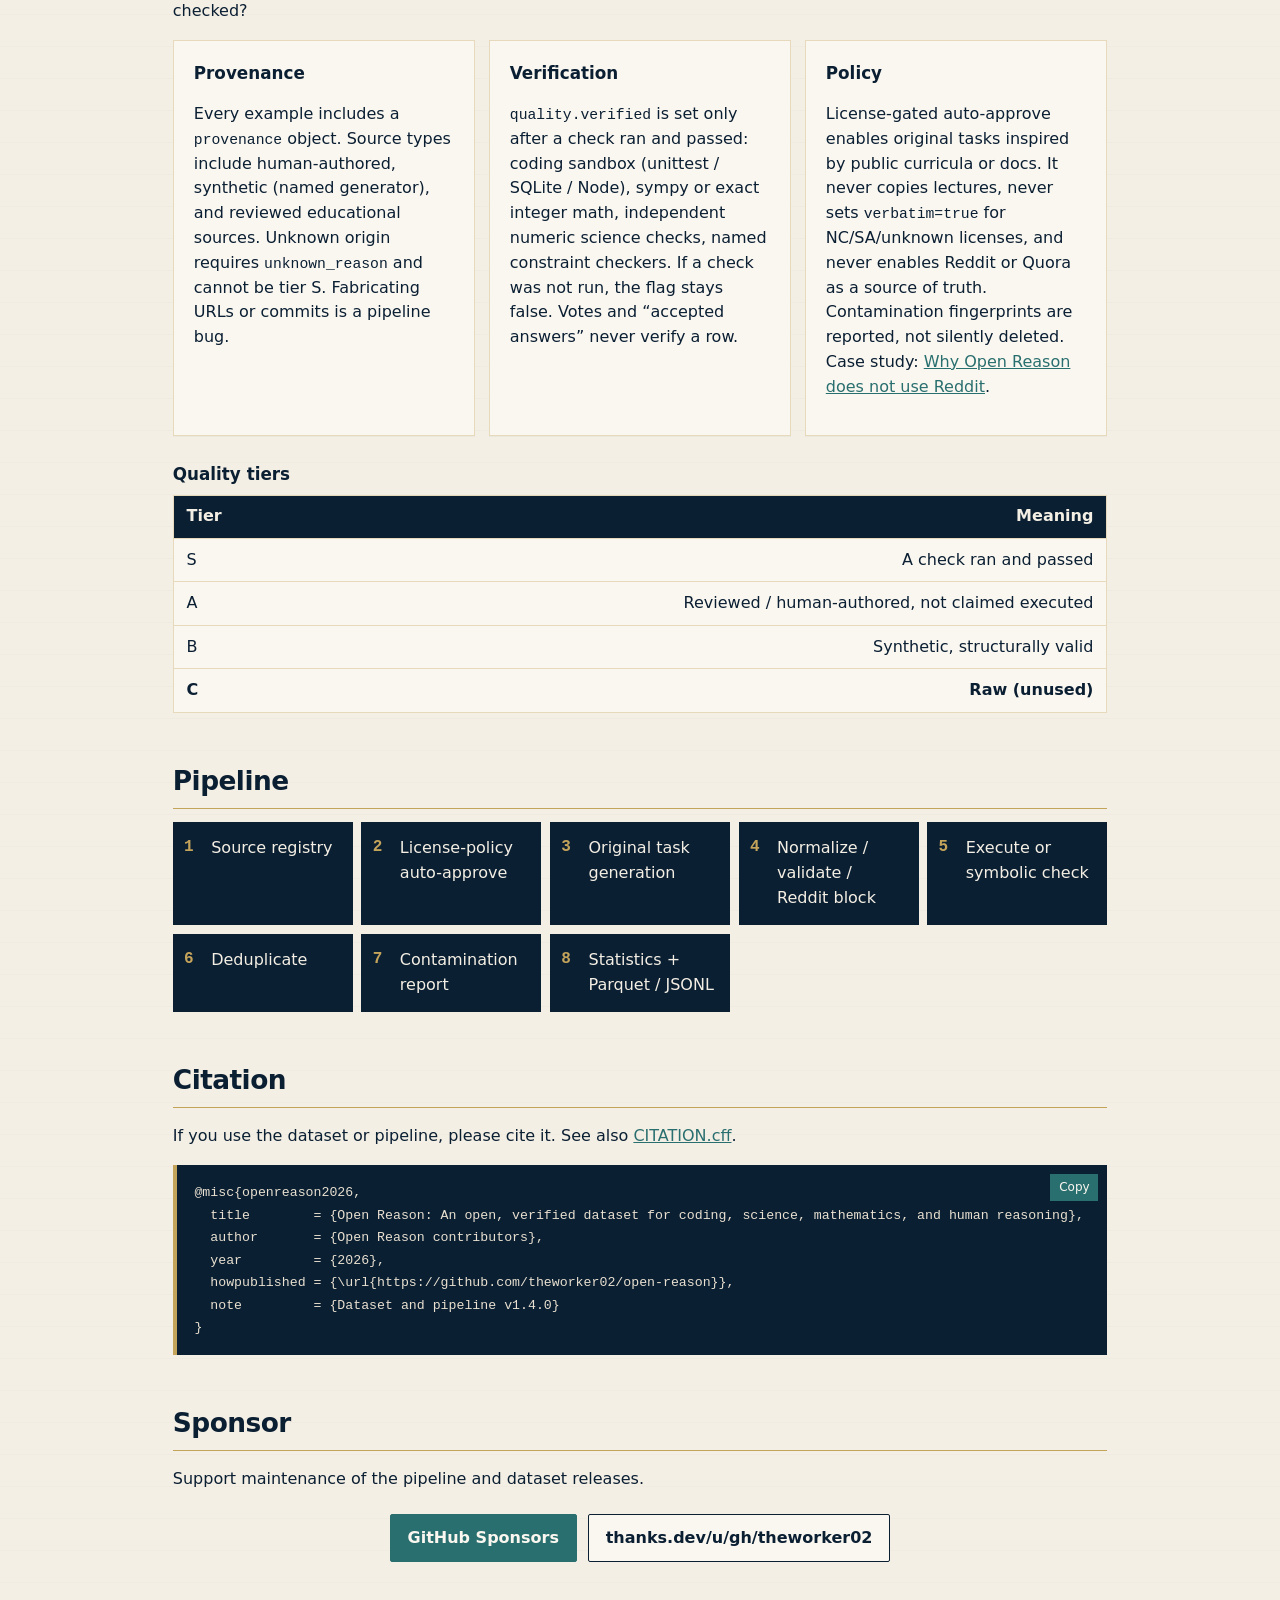
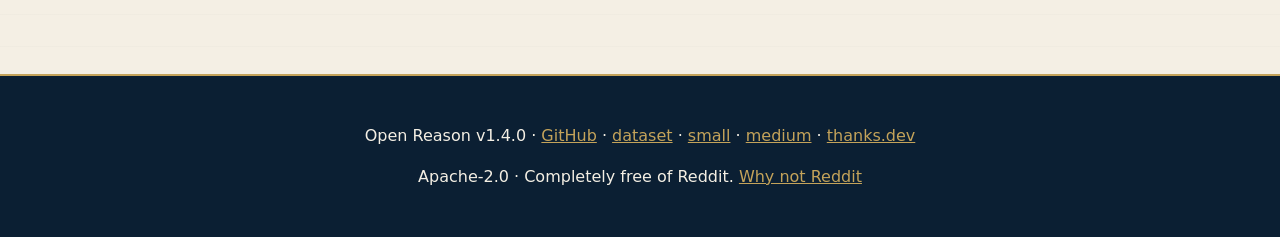
==== commit b0afd574: "feat: expand verified corpus and publish a 13.9M CPU medium model Full shards stay on Hugging Face, " ====
--- a/site/index.html
+++ b/site/index.html
@@ -35,7 +35,7 @@
 
   <main id="main">
     <section class="hero">
-      <p class="kicker">Dataset + pipeline · v1.3.8</p>
+      <p class="kicker">Dataset + pipeline · v1.4.0</p>
       <img class="mark" src="assets/logo.svg" width="96" height="96" alt="Open Reason logo">
       <h1>Open Reason</h1>
       <p class="tagline">An open, verified dataset for coding, science, mathematics, and human reasoning.</p>
@@ -48,6 +48,7 @@
         <a class="btn primary" href="https://github.com/theworker02/open-reason">GitHub repository</a>
         <a class="btn" href="https://huggingface.co/datasets/theworker02/open-reason">Hugging Face dataset</a>
         <a class="btn" href="https://huggingface.co/theworker02/open-reason-small">Small CPU model</a>
+        <a class="btn" href="https://huggingface.co/theworker02/open-reason-medium">Medium CPU model</a>
         <a class="btn" href="https://thanks.dev/u/gh/theworker02">thanks.dev</a>
       </p>
     </section>
@@ -64,7 +65,7 @@
       </div>
       <div>
         <h2>Hugging Face is distribution</h2>
-        <p>Parquet shards and the dataset card, versioned from GitHub Releases. A small CPU causal LM trained on the corpus is <a href="https://huggingface.co/theworker02/open-reason-small">theworker02/open-reason-small</a> (not a 1B model).</p>
+        <p>Parquet shards and the dataset card, versioned from GitHub Releases. CPU causal LMs trained on the corpus: <a href="https://huggingface.co/theworker02/open-reason-small">open-reason-small</a> (~1.3M) and <a href="https://huggingface.co/theworker02/open-reason-medium">open-reason-medium</a> (~13.9M). Neither is a 1B model. Full shards live on Hugging Face, not GitHub.</p>
         <p><a href="https://huggingface.co/datasets/theworker02/open-reason">datasets/theworker02/open-reason</a></p>
       </div>
     </section>
@@ -108,23 +109,23 @@
     </section>
 
     <section id="snapshot">
-      <h2>v1.3.8 snapshot</h2>
-      <p>Counts from the release manifest and dataset card. Rebuild with <code>open-reason build --config all --seed 42 --out data/release</code>.</p>
+      <h2>v1.4.0 snapshot</h2>
+      <p>Counts from the release manifest and dataset card. Rebuild with <code>open-reason build --config all --seed 42 --out data/release</code>. Full Parquet shards are on Hugging Face, not GitHub.</p>
       <div class="table-wrap">
         <table>
           <thead>
             <tr><th>Configuration</th><th>Examples</th><th>Verified</th><th>Human-authored</th></tr>
           </thead>
           <tbody>
-            <tr><td>coding</td><td>314</td><td>300</td><td>0</td></tr>
-            <tr><td>reasoning</td><td>248</td><td>248</td><td>0</td></tr>
-            <tr><td>science</td><td>262</td><td>262</td><td>0</td></tr>
-            <tr><td>mathematics</td><td>334</td><td>334</td><td>0</td></tr>
-            <tr><td>human</td><td>268</td><td>240</td><td>28</td></tr>
-            <tr><td>education</td><td>329</td><td>95</td><td>0</td></tr>
-            <tr><td>core</td><td>1755</td><td>1479</td><td>28</td></tr>
-            <tr><td>verified</td><td>1479</td><td>1479</td><td>0</td></tr>
-            <tr><td>all</td><td>1755</td><td>1479</td><td>28</td></tr>
+            <tr><td>coding</td><td>400</td><td>386</td><td>0</td></tr>
+            <tr><td>reasoning</td><td>580</td><td>580</td><td>0</td></tr>
+            <tr><td>science</td><td>527</td><td>527</td><td>0</td></tr>
+            <tr><td>mathematics</td><td>1050</td><td>1050</td><td>0</td></tr>
+            <tr><td>human</td><td>289</td><td>261</td><td>28</td></tr>
+            <tr><td>education</td><td>345</td><td>111</td><td>0</td></tr>
+            <tr><td>core</td><td>3175</td><td>2899</td><td>28</td></tr>
+            <tr><td>verified</td><td>2899</td><td>2899</td><td>0</td></tr>
+            <tr><td>all</td><td>3175</td><td>2899</td><td>28</td></tr>
           </tbody>
         </table>
       </div>
@@ -187,14 +188,14 @@
   author       = {Open Reason contributors},
   year         = {2026},
   howpublished = {\url{https://github.com/theworker02/open-reason}},
-  note         = {Dataset and pipeline v1.3.8}
+  note         = {Dataset and pipeline v1.4.0}
 }">Copy</button>
         <pre><code>@misc{openreason2026,
   title        = {Open Reason: An open, verified dataset for coding, science, mathematics, and human reasoning},
   author       = {Open Reason contributors},
   year         = {2026},
   howpublished = {\url{https://github.com/theworker02/open-reason}},
-  note         = {Dataset and pipeline v1.3.8}
+  note         = {Dataset and pipeline v1.4.0}
 }</code></pre>
       </div>
     </section>
@@ -210,7 +211,7 @@
   </main>
 
   <footer>
-    <p>Open Reason v1.3.8 · <a href="https://github.com/theworker02/open-reason">GitHub</a> · <a href="https://huggingface.co/datasets/theworker02/open-reason">dataset</a> · <a href="https://huggingface.co/theworker02/open-reason-small">open-reason-small</a> · <a href="https://thanks.dev/u/gh/theworker02">thanks.dev</a></p>
+    <p>Open Reason v1.4.0 · <a href="https://github.com/theworker02/open-reason">GitHub</a> · <a href="https://huggingface.co/datasets/theworker02/open-reason">dataset</a> · <a href="https://huggingface.co/theworker02/open-reason-small">small</a> · <a href="https://huggingface.co/theworker02/open-reason-medium">medium</a> · <a href="https://thanks.dev/u/gh/theworker02">thanks.dev</a></p>
     <p>Apache-2.0 · Completely free of Reddit. <a href="why-not-reddit.html">Why not Reddit</a></p>
   </footer>
 
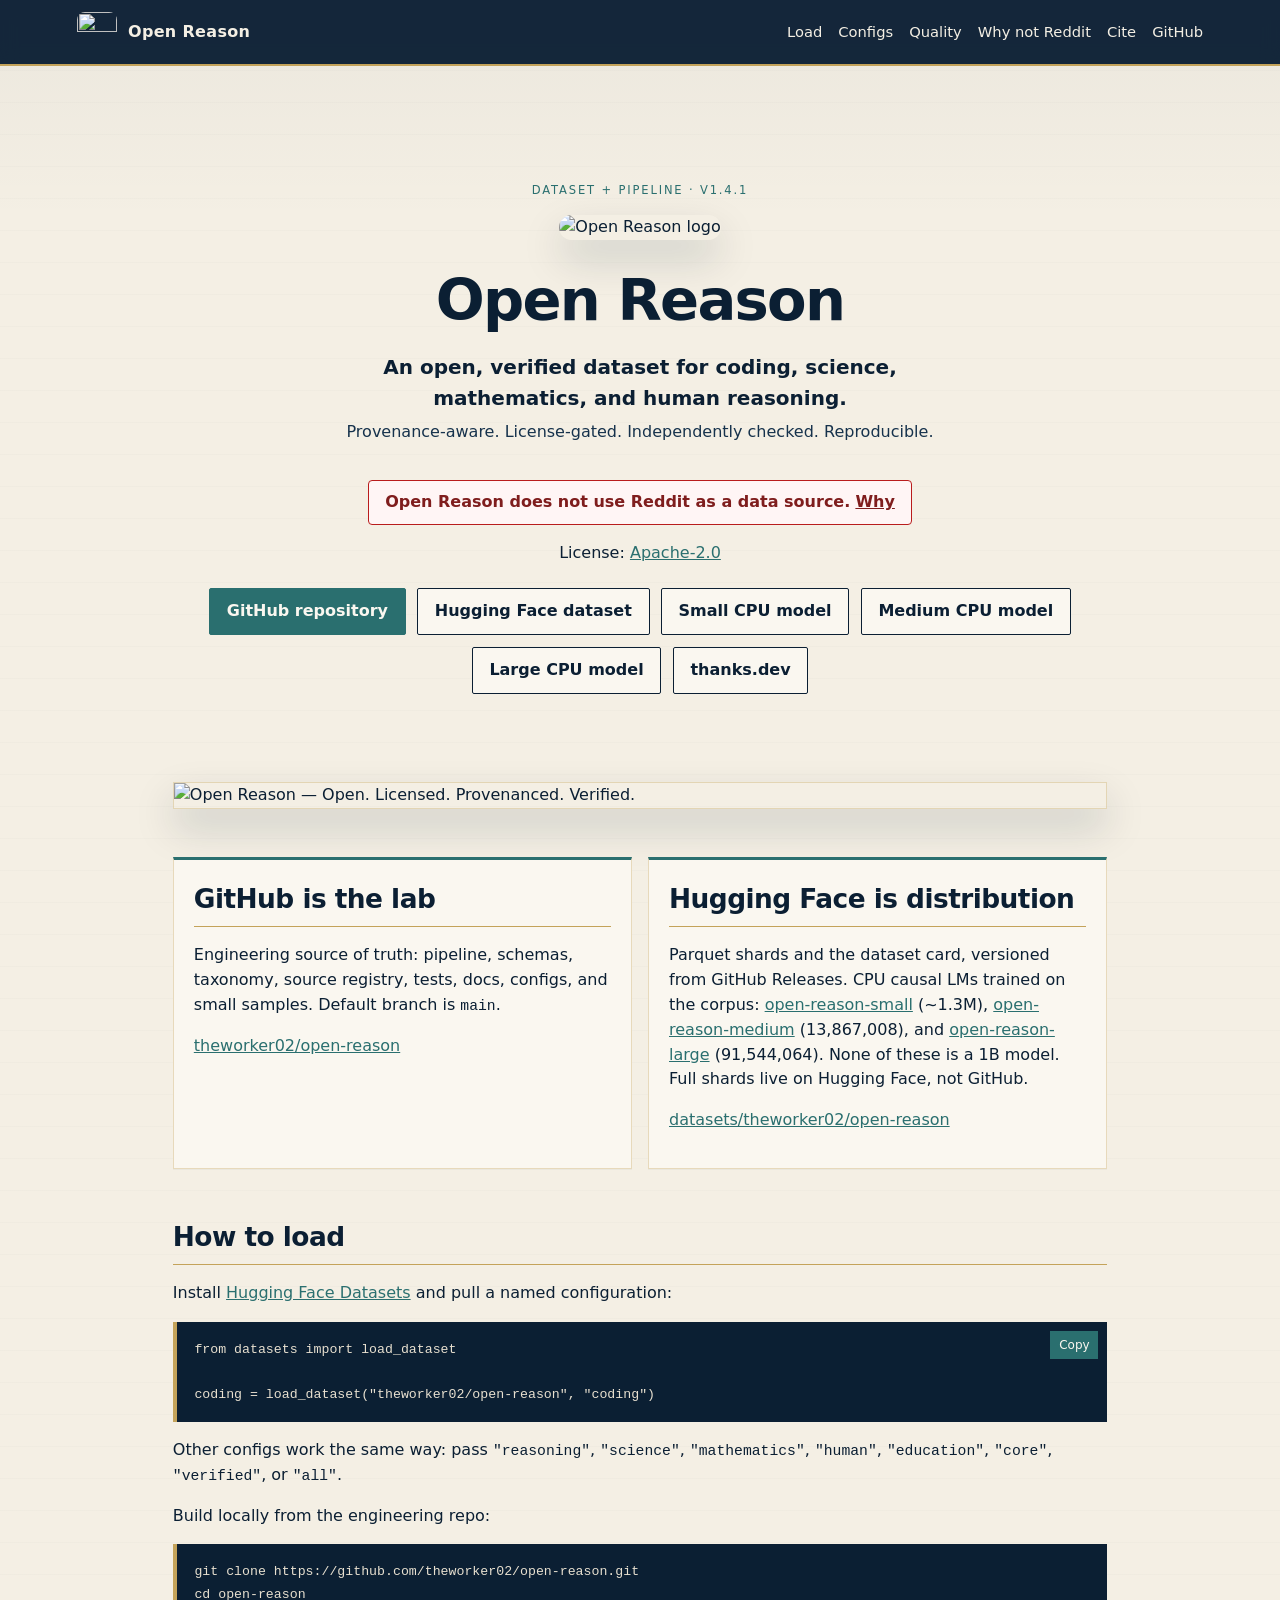
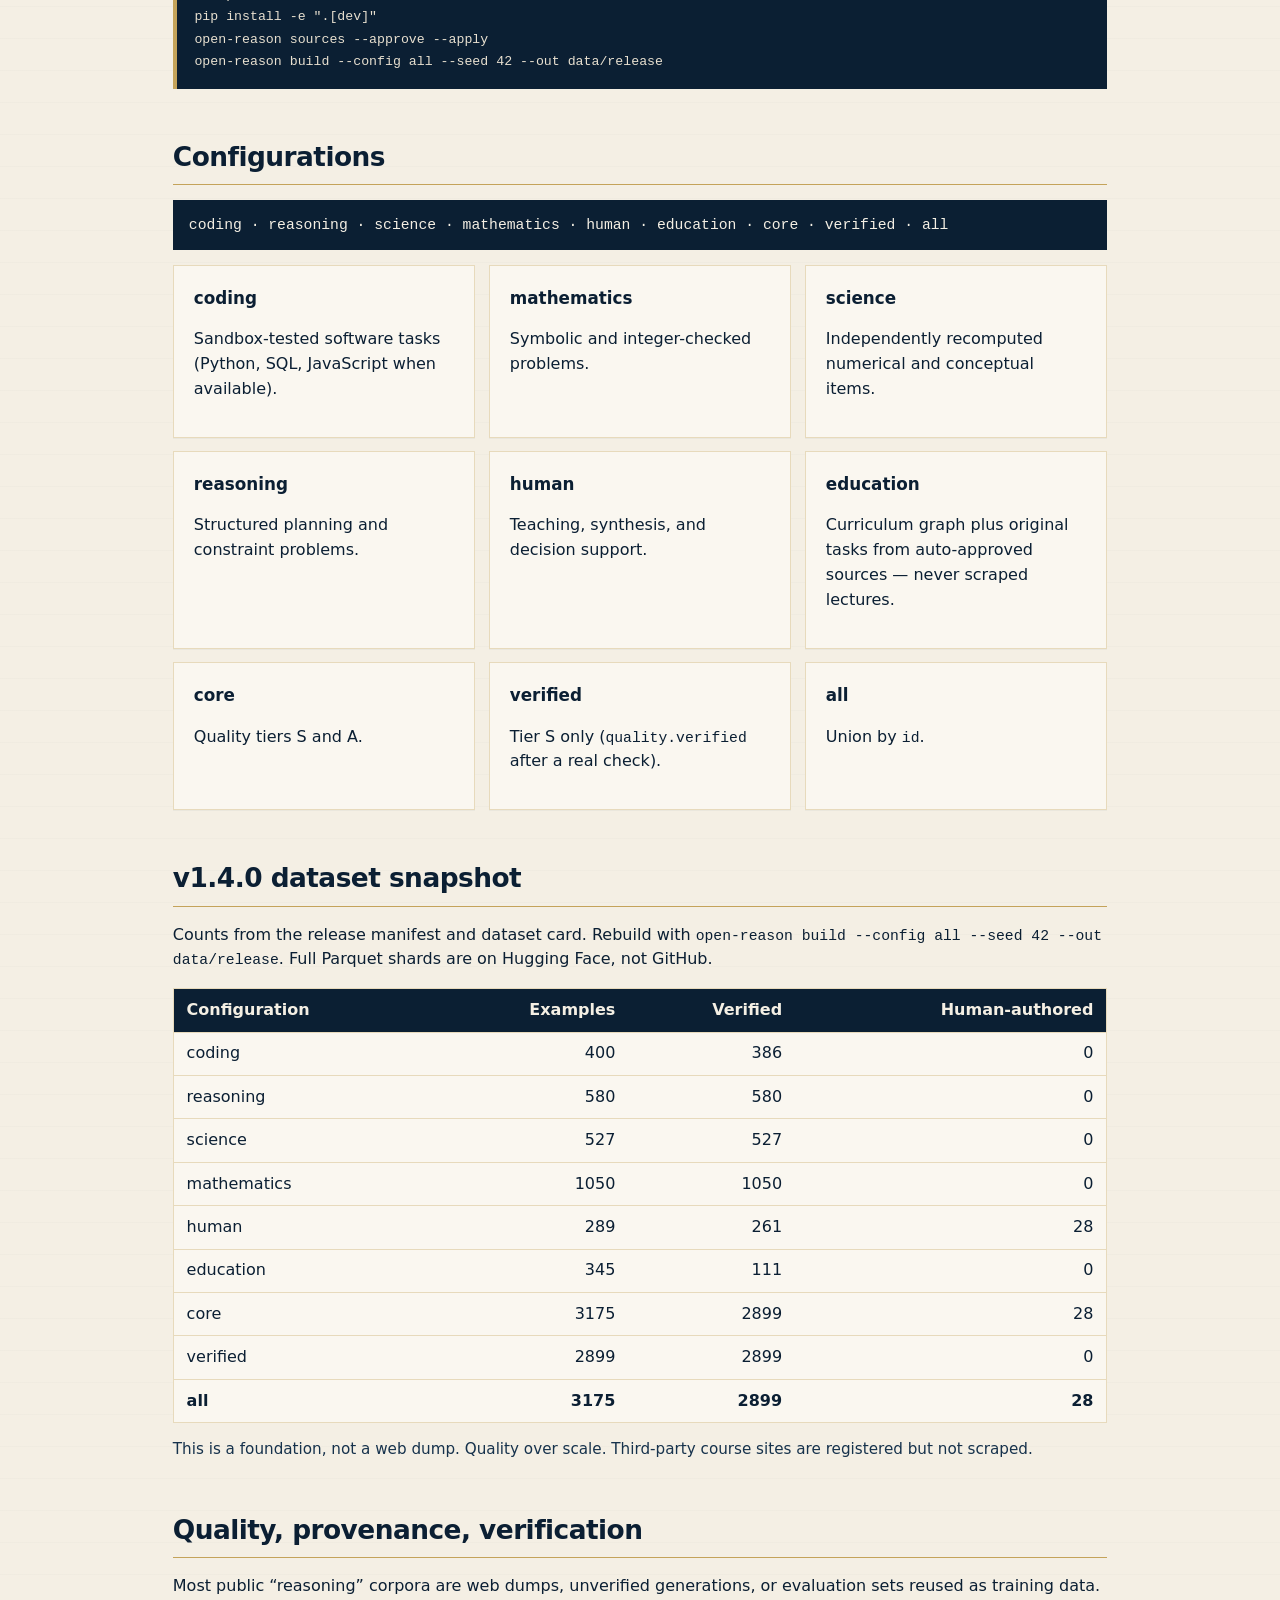
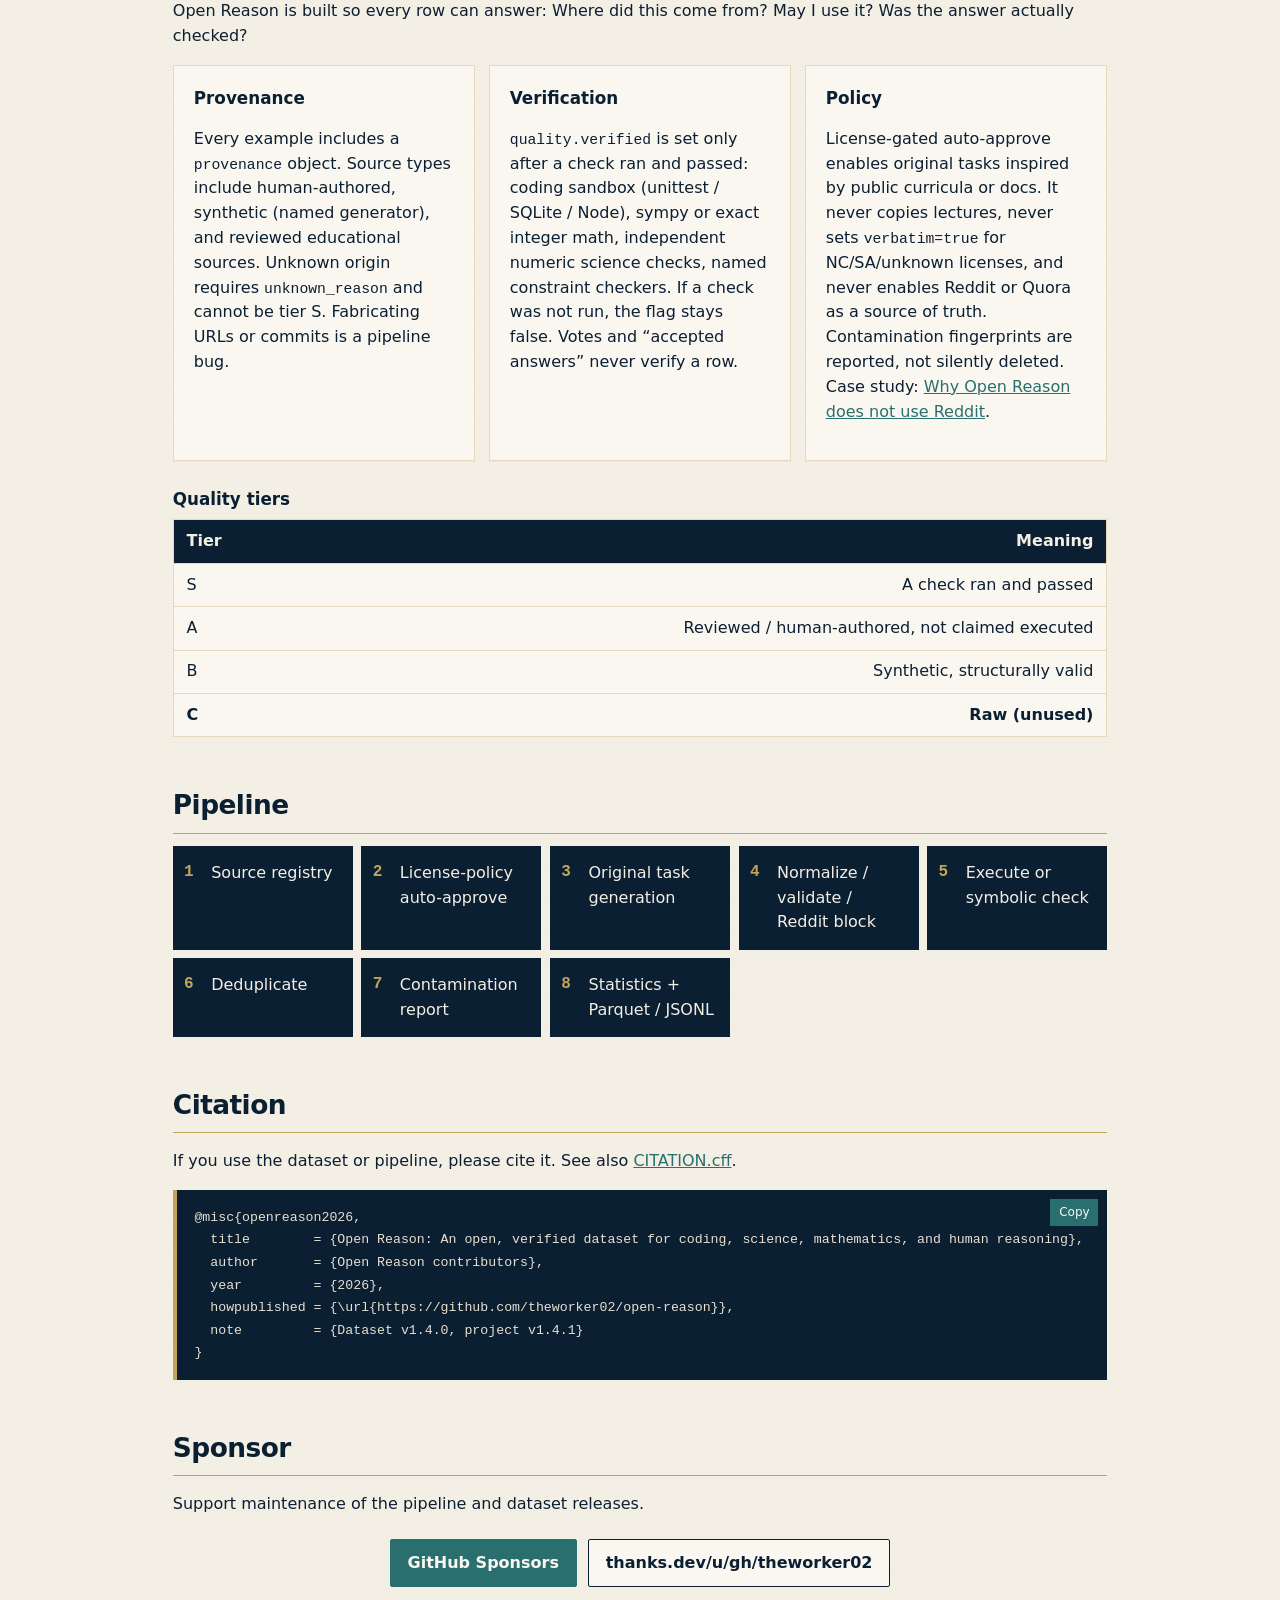
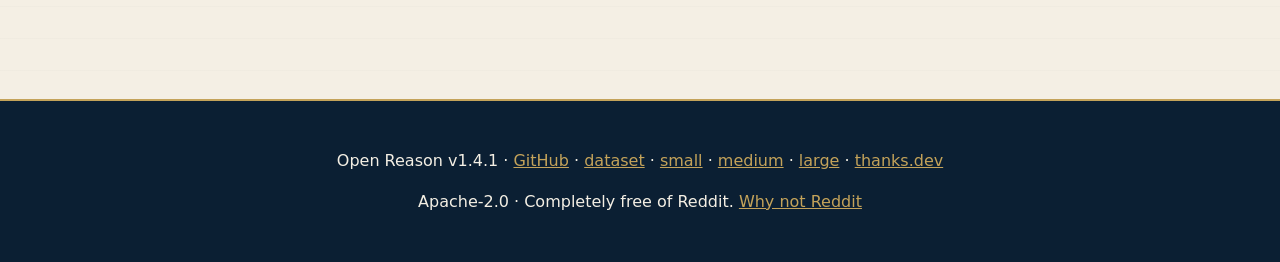
==== commit 6dcb7f3c: "feat: publish a 91.5M CPU large model on the Hub Train a GPT-2-style large checkpoint on the v1.4.0 " ====
--- a/site/index.html
+++ b/site/index.html
@@ -35,7 +35,7 @@
 
   <main id="main">
     <section class="hero">
-      <p class="kicker">Dataset + pipeline · v1.4.0</p>
+      <p class="kicker">Dataset + pipeline · v1.4.1</p>
       <img class="mark" src="assets/logo.svg" width="96" height="96" alt="Open Reason logo">
       <h1>Open Reason</h1>
       <p class="tagline">An open, verified dataset for coding, science, mathematics, and human reasoning.</p>
@@ -49,6 +49,7 @@
         <a class="btn" href="https://huggingface.co/datasets/theworker02/open-reason">Hugging Face dataset</a>
         <a class="btn" href="https://huggingface.co/theworker02/open-reason-small">Small CPU model</a>
         <a class="btn" href="https://huggingface.co/theworker02/open-reason-medium">Medium CPU model</a>
+        <a class="btn" href="https://huggingface.co/theworker02/open-reason-large">Large CPU model</a>
         <a class="btn" href="https://thanks.dev/u/gh/theworker02">thanks.dev</a>
       </p>
     </section>
@@ -65,7 +66,7 @@
       </div>
       <div>
         <h2>Hugging Face is distribution</h2>
-        <p>Parquet shards and the dataset card, versioned from GitHub Releases. CPU causal LMs trained on the corpus: <a href="https://huggingface.co/theworker02/open-reason-small">open-reason-small</a> (~1.3M) and <a href="https://huggingface.co/theworker02/open-reason-medium">open-reason-medium</a> (~13.9M). Neither is a 1B model. Full shards live on Hugging Face, not GitHub.</p>
+        <p>Parquet shards and the dataset card, versioned from GitHub Releases. CPU causal LMs trained on the corpus: <a href="https://huggingface.co/theworker02/open-reason-small">open-reason-small</a> (~1.3M), <a href="https://huggingface.co/theworker02/open-reason-medium">open-reason-medium</a> (13,867,008), and <a href="https://huggingface.co/theworker02/open-reason-large">open-reason-large</a> (91,544,064). None of these is a 1B model. Full shards live on Hugging Face, not GitHub.</p>
         <p><a href="https://huggingface.co/datasets/theworker02/open-reason">datasets/theworker02/open-reason</a></p>
       </div>
     </section>
@@ -109,7 +110,7 @@
     </section>
 
     <section id="snapshot">
-      <h2>v1.4.0 snapshot</h2>
+      <h2>v1.4.0 dataset snapshot</h2>
       <p>Counts from the release manifest and dataset card. Rebuild with <code>open-reason build --config all --seed 42 --out data/release</code>. Full Parquet shards are on Hugging Face, not GitHub.</p>
       <div class="table-wrap">
         <table>
@@ -188,14 +189,14 @@
   author       = {Open Reason contributors},
   year         = {2026},
   howpublished = {\url{https://github.com/theworker02/open-reason}},
-  note         = {Dataset and pipeline v1.4.0}
+  note         = {Dataset v1.4.0, project v1.4.1}
 }">Copy</button>
         <pre><code>@misc{openreason2026,
   title        = {Open Reason: An open, verified dataset for coding, science, mathematics, and human reasoning},
   author       = {Open Reason contributors},
   year         = {2026},
   howpublished = {\url{https://github.com/theworker02/open-reason}},
-  note         = {Dataset and pipeline v1.4.0}
+  note         = {Dataset v1.4.0, project v1.4.1}
 }</code></pre>
       </div>
     </section>
@@ -211,7 +212,7 @@
   </main>
 
   <footer>
-    <p>Open Reason v1.4.0 · <a href="https://github.com/theworker02/open-reason">GitHub</a> · <a href="https://huggingface.co/datasets/theworker02/open-reason">dataset</a> · <a href="https://huggingface.co/theworker02/open-reason-small">small</a> · <a href="https://huggingface.co/theworker02/open-reason-medium">medium</a> · <a href="https://thanks.dev/u/gh/theworker02">thanks.dev</a></p>
+    <p>Open Reason v1.4.1 · <a href="https://github.com/theworker02/open-reason">GitHub</a> · <a href="https://huggingface.co/datasets/theworker02/open-reason">dataset</a> · <a href="https://huggingface.co/theworker02/open-reason-small">small</a> · <a href="https://huggingface.co/theworker02/open-reason-medium">medium</a> · <a href="https://huggingface.co/theworker02/open-reason-large">large</a> · <a href="https://thanks.dev/u/gh/theworker02">thanks.dev</a></p>
     <p>Apache-2.0 · Completely free of Reddit. <a href="why-not-reddit.html">Why not Reddit</a></p>
   </footer>
 
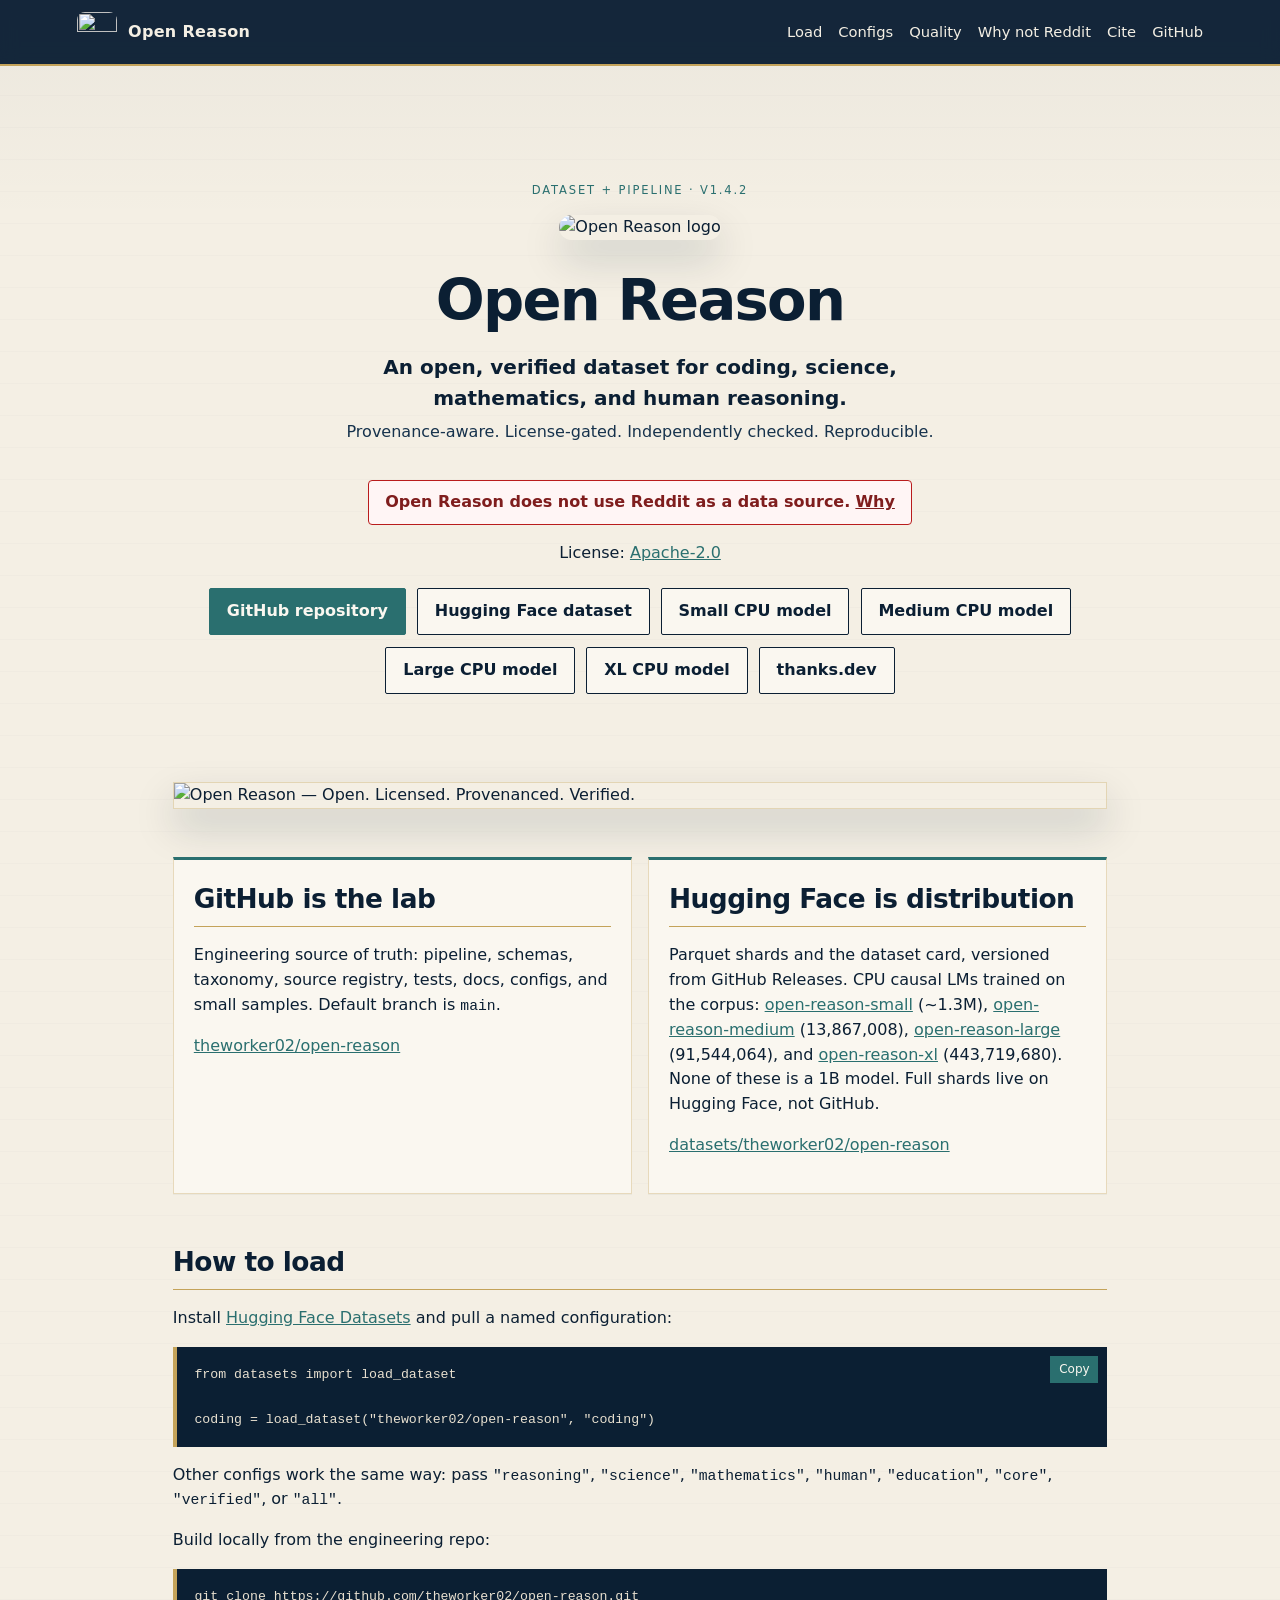
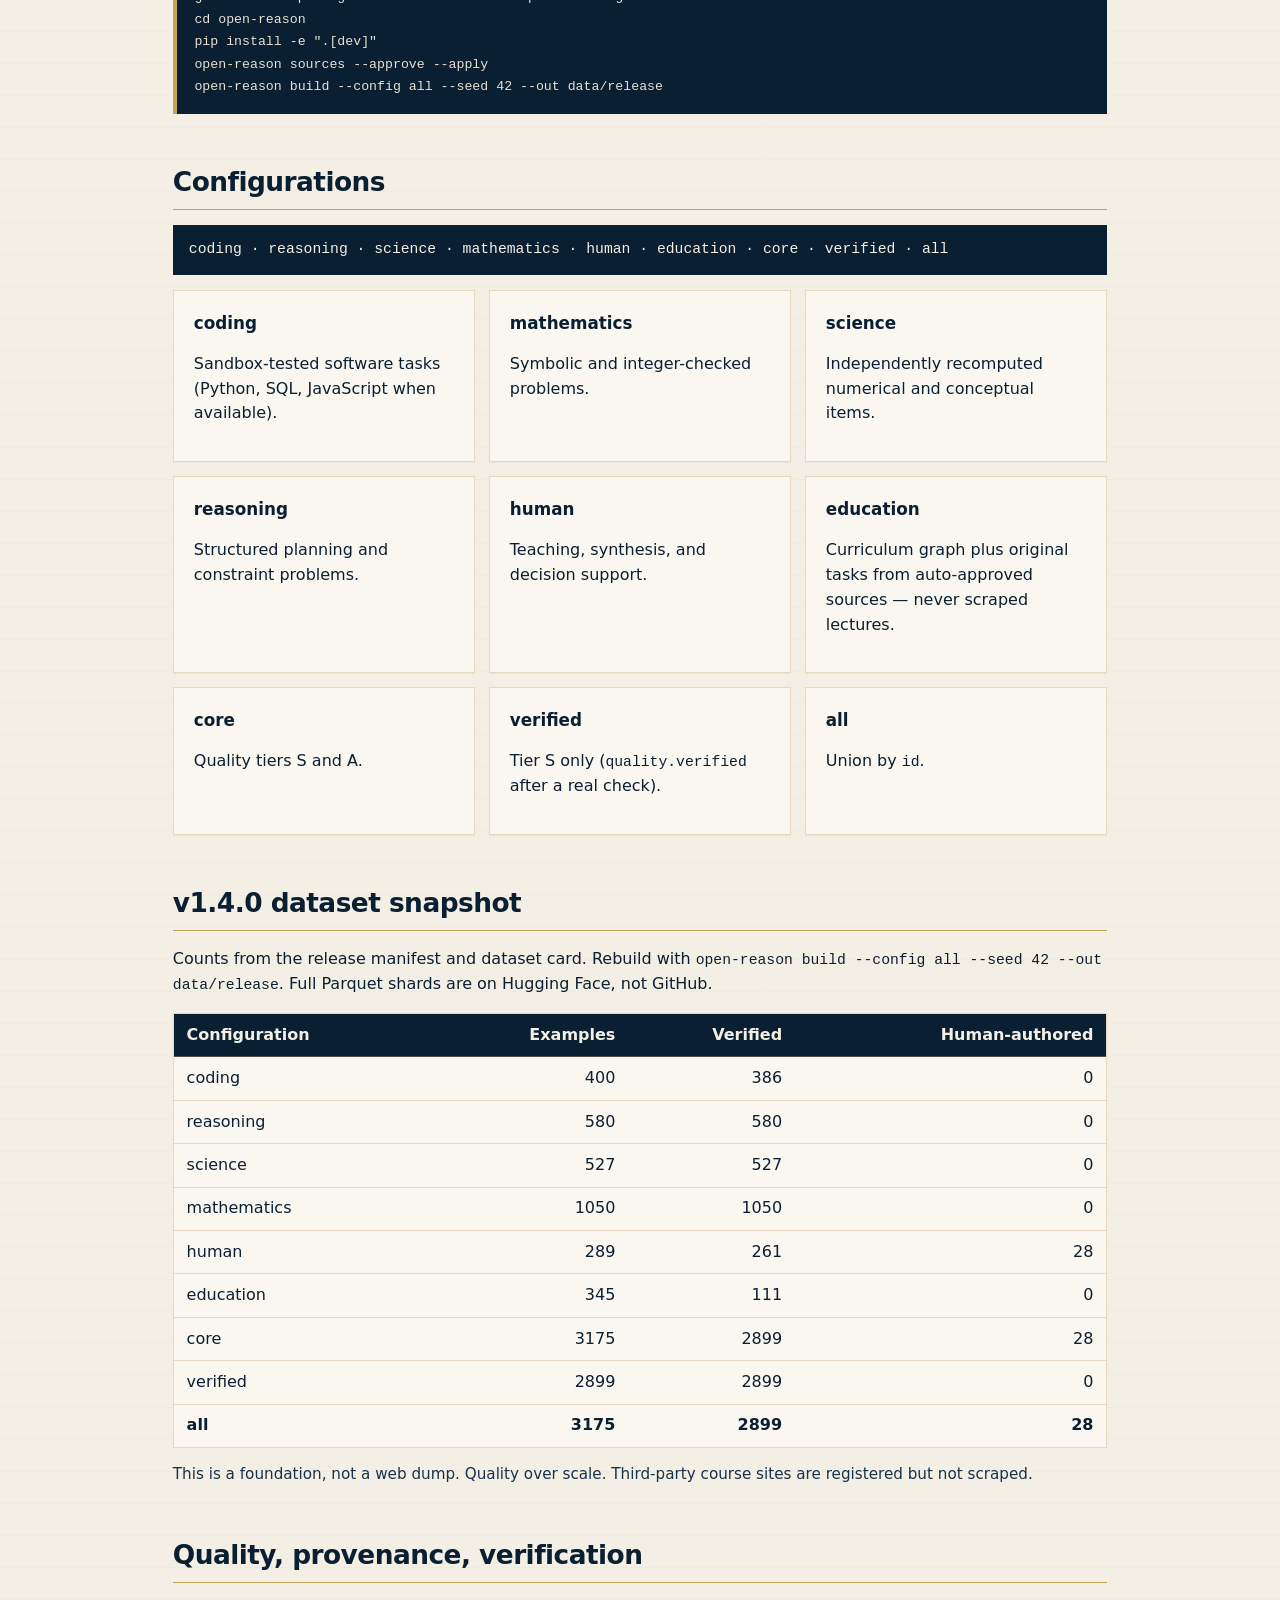
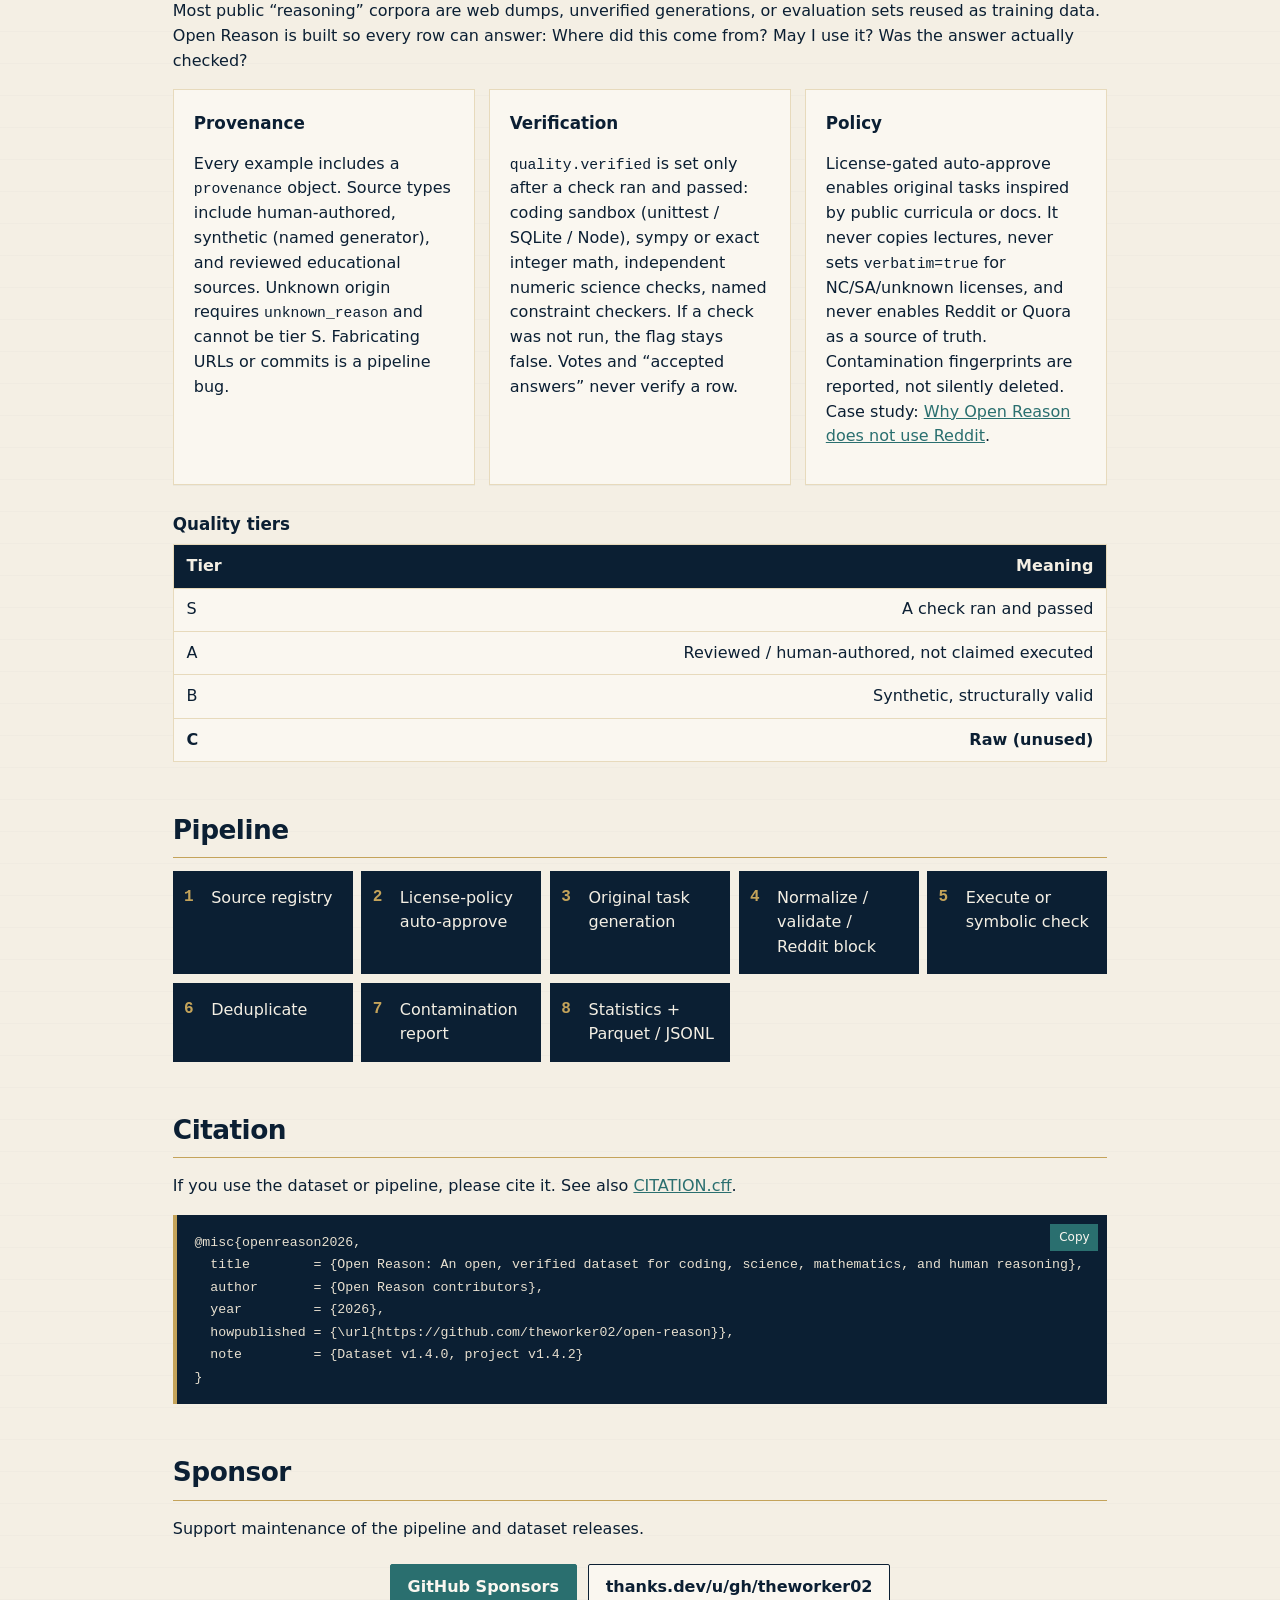
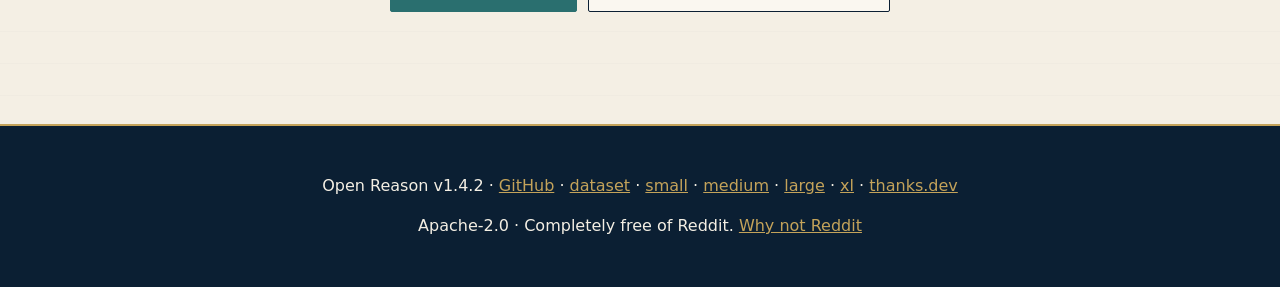
==== commit fe49078d: "feat: publish a 443.7M CPU XL model on the Hub Co-authored-by: Cursor <cursoragent@cursor.com>" ====
--- a/site/index.html
+++ b/site/index.html
@@ -35,7 +35,7 @@
 
   <main id="main">
     <section class="hero">
-      <p class="kicker">Dataset + pipeline · v1.4.1</p>
+      <p class="kicker">Dataset + pipeline · v1.4.2</p>
       <img class="mark" src="assets/logo.svg" width="96" height="96" alt="Open Reason logo">
       <h1>Open Reason</h1>
       <p class="tagline">An open, verified dataset for coding, science, mathematics, and human reasoning.</p>
@@ -50,6 +50,7 @@
         <a class="btn" href="https://huggingface.co/theworker02/open-reason-small">Small CPU model</a>
         <a class="btn" href="https://huggingface.co/theworker02/open-reason-medium">Medium CPU model</a>
         <a class="btn" href="https://huggingface.co/theworker02/open-reason-large">Large CPU model</a>
+        <a class="btn" href="https://huggingface.co/theworker02/open-reason-xl">XL CPU model</a>
         <a class="btn" href="https://thanks.dev/u/gh/theworker02">thanks.dev</a>
       </p>
     </section>
@@ -66,7 +67,7 @@
       </div>
       <div>
         <h2>Hugging Face is distribution</h2>
-        <p>Parquet shards and the dataset card, versioned from GitHub Releases. CPU causal LMs trained on the corpus: <a href="https://huggingface.co/theworker02/open-reason-small">open-reason-small</a> (~1.3M), <a href="https://huggingface.co/theworker02/open-reason-medium">open-reason-medium</a> (13,867,008), and <a href="https://huggingface.co/theworker02/open-reason-large">open-reason-large</a> (91,544,064). None of these is a 1B model. Full shards live on Hugging Face, not GitHub.</p>
+        <p>Parquet shards and the dataset card, versioned from GitHub Releases. CPU causal LMs trained on the corpus: <a href="https://huggingface.co/theworker02/open-reason-small">open-reason-small</a> (~1.3M), <a href="https://huggingface.co/theworker02/open-reason-medium">open-reason-medium</a> (13,867,008), <a href="https://huggingface.co/theworker02/open-reason-large">open-reason-large</a> (91,544,064), and <a href="https://huggingface.co/theworker02/open-reason-xl">open-reason-xl</a> (443,719,680). None of these is a 1B model. Full shards live on Hugging Face, not GitHub.</p>
         <p><a href="https://huggingface.co/datasets/theworker02/open-reason">datasets/theworker02/open-reason</a></p>
       </div>
     </section>
@@ -189,14 +190,14 @@
   author       = {Open Reason contributors},
   year         = {2026},
   howpublished = {\url{https://github.com/theworker02/open-reason}},
-  note         = {Dataset v1.4.0, project v1.4.1}
+  note         = {Dataset v1.4.0, project v1.4.2}
 }">Copy</button>
         <pre><code>@misc{openreason2026,
   title        = {Open Reason: An open, verified dataset for coding, science, mathematics, and human reasoning},
   author       = {Open Reason contributors},
   year         = {2026},
   howpublished = {\url{https://github.com/theworker02/open-reason}},
-  note         = {Dataset v1.4.0, project v1.4.1}
+  note         = {Dataset v1.4.0, project v1.4.2}
 }</code></pre>
       </div>
     </section>
@@ -212,7 +213,7 @@
   </main>
 
   <footer>
-    <p>Open Reason v1.4.1 · <a href="https://github.com/theworker02/open-reason">GitHub</a> · <a href="https://huggingface.co/datasets/theworker02/open-reason">dataset</a> · <a href="https://huggingface.co/theworker02/open-reason-small">small</a> · <a href="https://huggingface.co/theworker02/open-reason-medium">medium</a> · <a href="https://huggingface.co/theworker02/open-reason-large">large</a> · <a href="https://thanks.dev/u/gh/theworker02">thanks.dev</a></p>
+    <p>Open Reason v1.4.2 · <a href="https://github.com/theworker02/open-reason">GitHub</a> · <a href="https://huggingface.co/datasets/theworker02/open-reason">dataset</a> · <a href="https://huggingface.co/theworker02/open-reason-small">small</a> · <a href="https://huggingface.co/theworker02/open-reason-medium">medium</a> · <a href="https://huggingface.co/theworker02/open-reason-large">large</a> · <a href="https://huggingface.co/theworker02/open-reason-xl">xl</a> · <a href="https://thanks.dev/u/gh/theworker02">thanks.dev</a></p>
     <p>Apache-2.0 · Completely free of Reddit. <a href="why-not-reddit.html">Why not Reddit</a></p>
   </footer>
 
